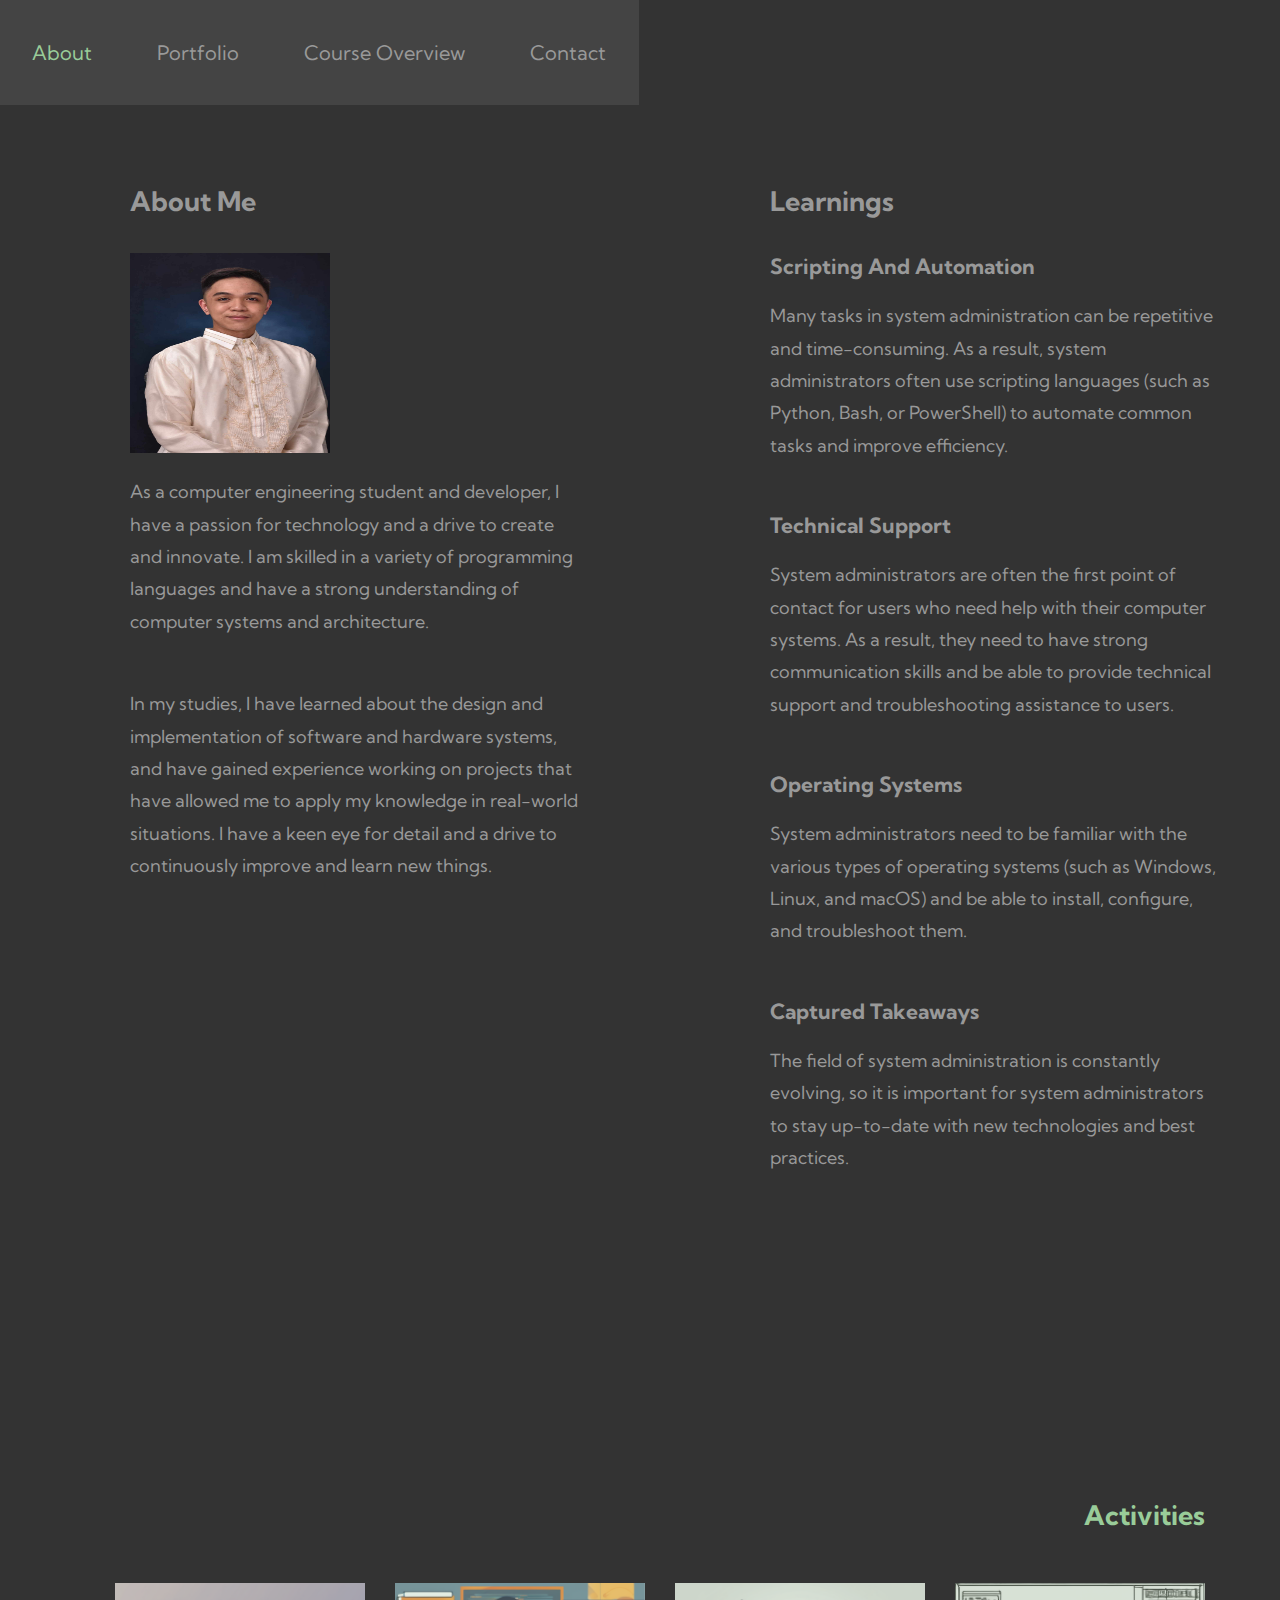
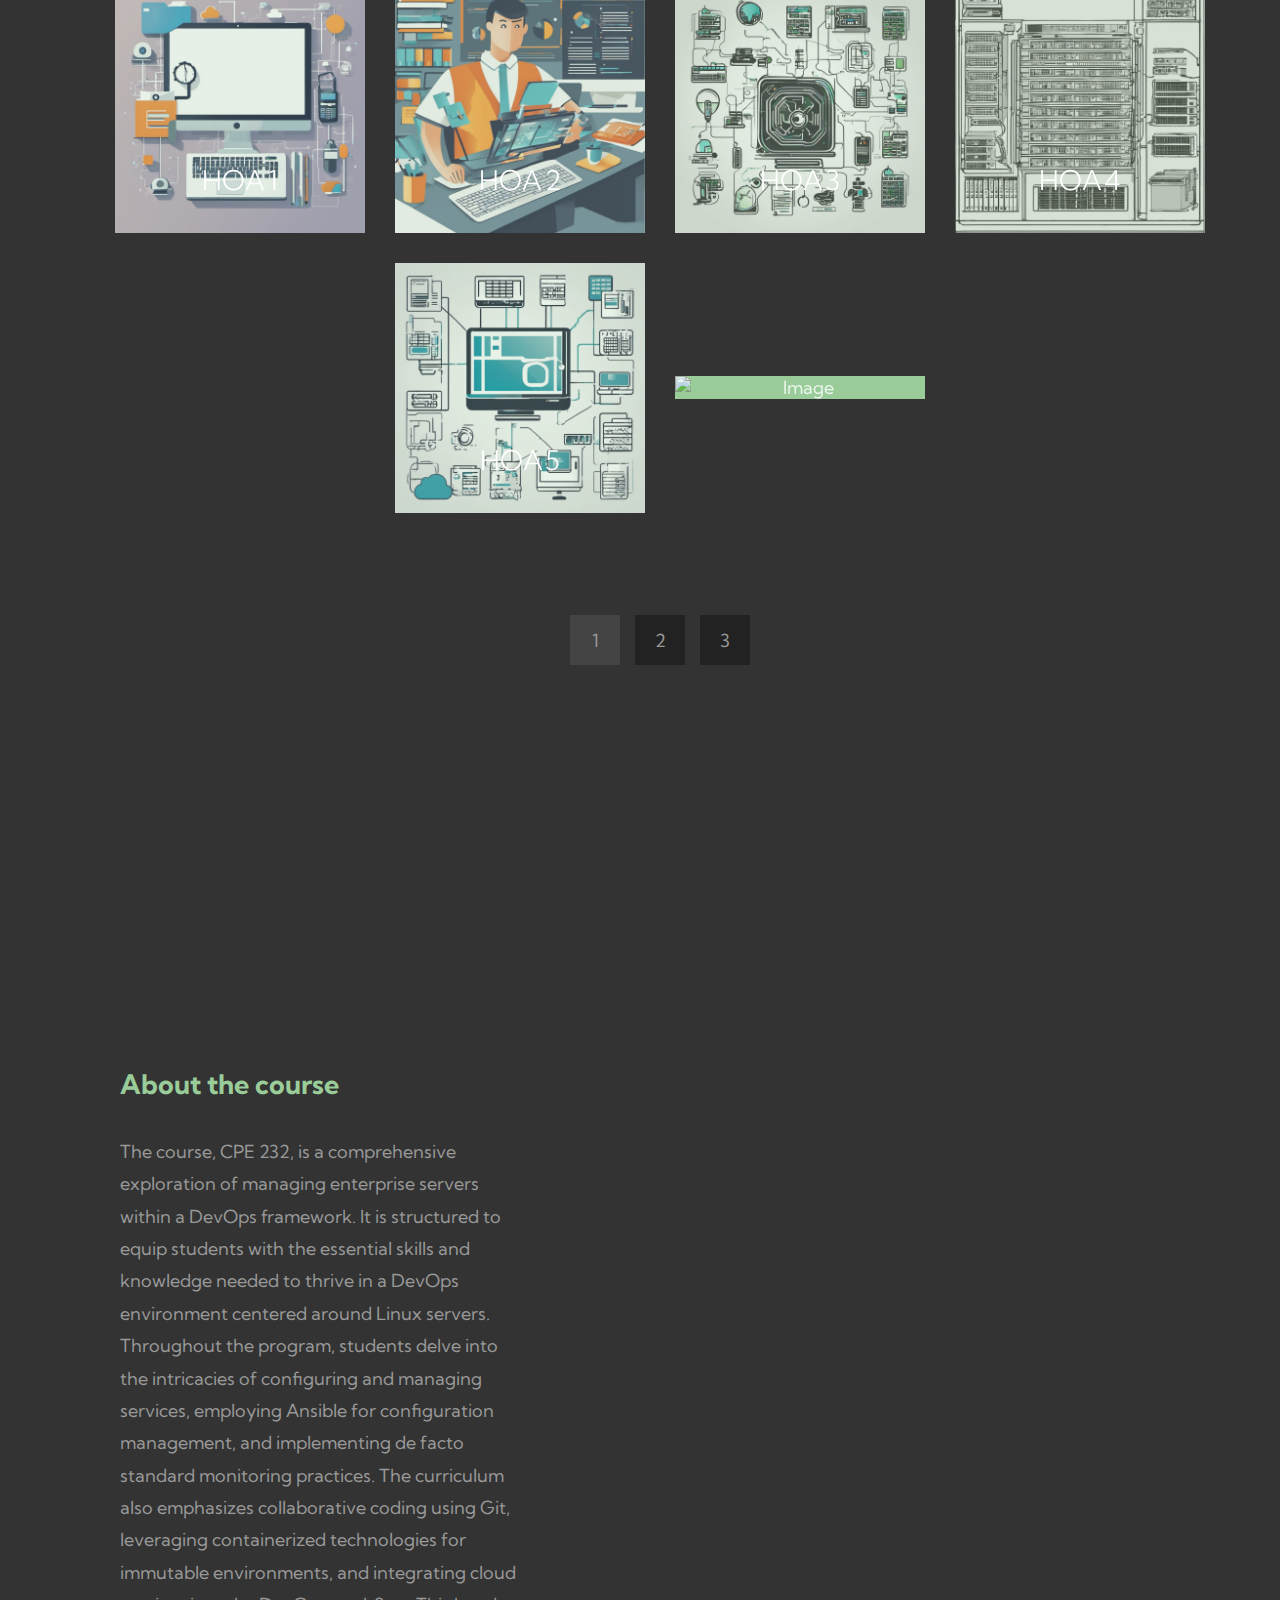
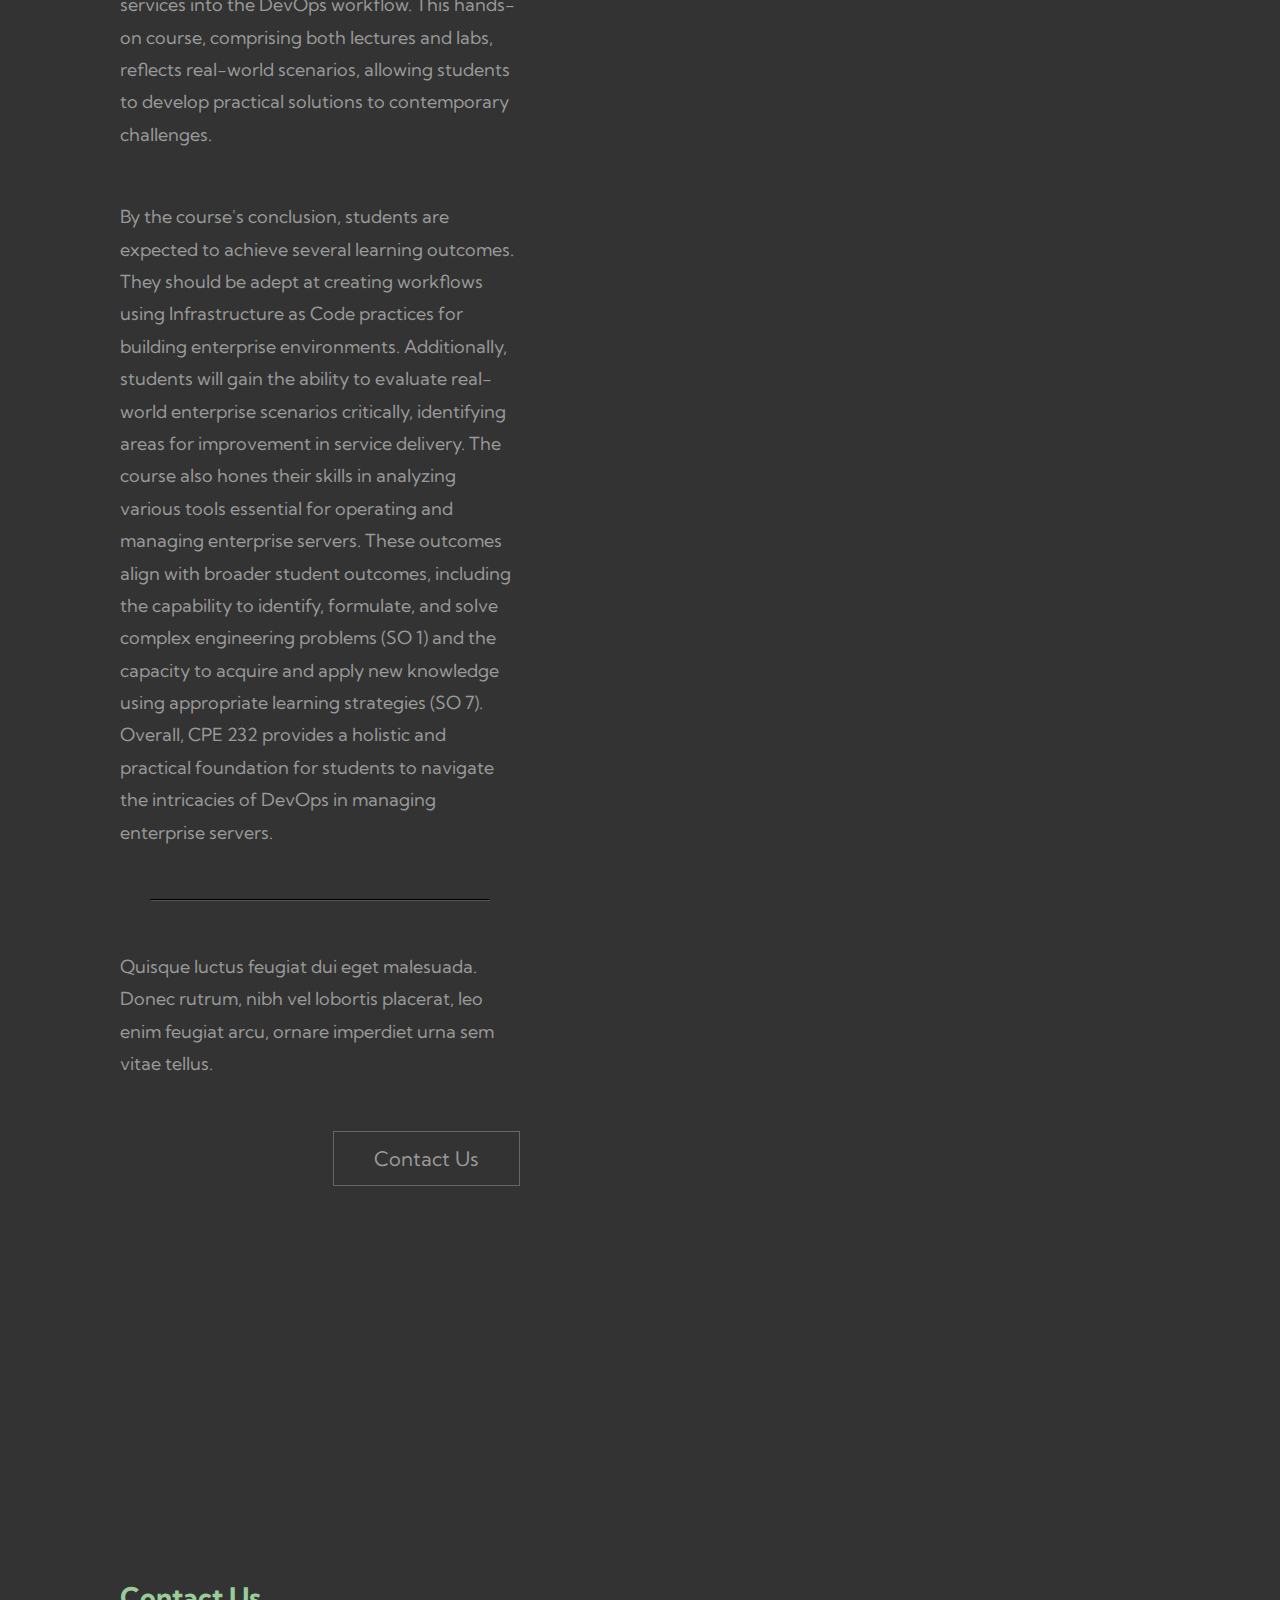
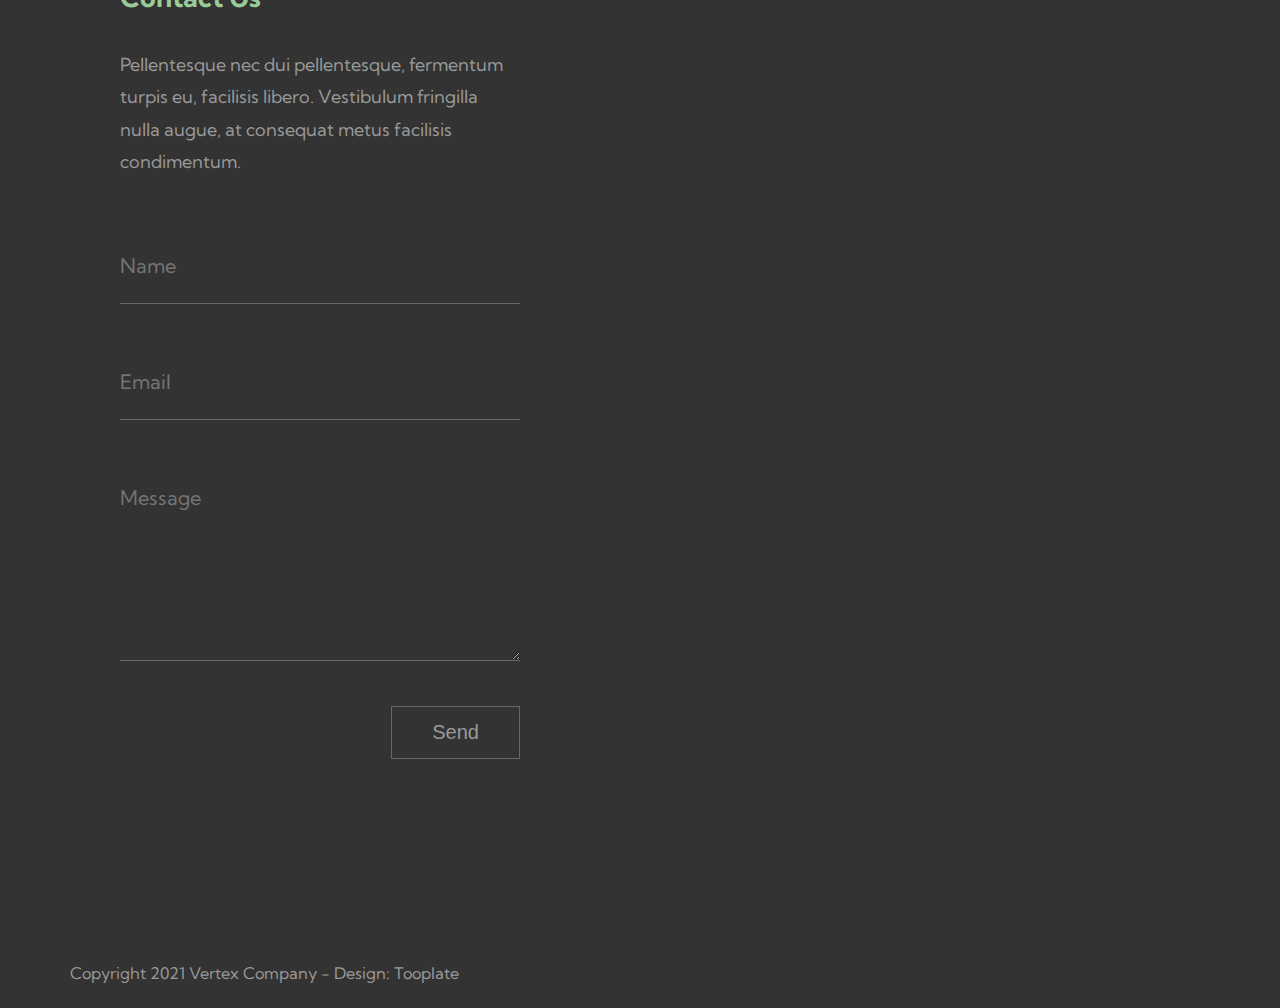
==== index.html @ 679fa4c7 "Update index.html" ====
<!DOCTYPE html>
<html lang="en">
<head>
    <meta charset="UTF-8">
    <meta name="viewport" content="width=device-width, initial-scale=1.0">
    <title>CPE232 Final Project - MANGUNDAYAO, PAULL ANDREI A.</title>
    <link href="https://fonts.googleapis.com/css2?family=Kumbh+Sans&display=swap" rel="stylesheet"> <!-- https://fonts.google.com/specimen/Kumbh+Sans -->
    <link rel="stylesheet" href="fontawesome/css/all.min.css">  <!-- https://fontawesome.com/-->  
    <link rel="stylesheet" href="css/magnific-popup.css">       <!-- https://dimsemenov.com/plugins/magnific-popup/ -->
    <link rel="stylesheet" href="css/tooplate-vertex.css">

</head>
<body>
    <!-- Page Loader -->
    <div id="loader-wrapper">
        <div id="loader"></div>

        <div class="loader-section section-left"></div>
        <div class="loader-section section-right"></div>

    </div>

    <!-- Nav -->
    <nav class="tm-nav">
        <button class="navbar-toggler" type="button" aria-label="Toggle navigation">
            <i class="fas fa-bars"></i>
        </button>
        <ul id="tm-main-nav">
            <li class="nav-item">                                
                <a href="#intro" class="nav-link current">
                    About
                </a>
            <li class="nav-item">
                <a href="#gallery" class="nav-link">
                    Portfolio
                </a>
            </li>
            <li class="nav-item">
                <a href="#about" class="nav-link">
                    Course Overview
                </a>
            </li>
            <li class="nav-item">
                <a href="#contact" class="nav-link">
                    Contact
                </a>
            </li>
        </ul>
    </nav>

    <!-- Content -->
    <main>
        <div id="intro" class="tm-section">
            <!-- About Me -->
            <div class="tm-section-col tm-content tm-content-left">
                <div class="tm-media">
                    <div class="tm-media-body">
                        <h2>About Me</h2>
                        <img src="img/vertex-bg-06.jpg" alt="pol">
                        <p>
                            As a computer engineering student and developer, I have a passion for technology and a drive to create and innovate. I am skilled in a variety of programming languages and have a strong understanding of computer systems and architecture.
                        </p>
                        <p>
                            In my studies, I have learned about the design and implementation of software and hardware systems, and have gained experience working on projects that have allowed me to apply my knowledge in real-world situations. I have a keen eye for detail and a drive to continuously improve and learn new things.
                        </p>
                        <!-- Inserted Image -->
                    </div>
                </div>
            </div>
    
            <!-- Learnings -->
            <div class="tm-section-col tm-content tm-content-right">
                <div class="tm-media">
                    <div class="tm-media-body">
                        <h2>Learnings</h2>
    
                        <!-- Scripting And Automation -->
                        <div class="tm-learning">
                            <h3>Scripting And Automation</h3>
                            <p>
                                Many tasks in system administration can be repetitive and time-consuming. As a result, system administrators often use scripting languages (such as Python, Bash, or PowerShell) to automate common tasks and improve efficiency.
                            </p>
                        </div>
    
                        <!-- Technical Support -->
                        <div class="tm-learning">
                            <h3>Technical Support</h3>
                            <p>
                                System administrators are often the first point of contact for users who need help with their computer systems. As a result, they need to have strong communication skills and be able to provide technical support and troubleshooting assistance to users.
                            </p>
                        </div>
    
                        <!-- Operating Systems -->
                        <div class="tm-learning">
                            <h3>Operating Systems</h3>
                            <p>
                                System administrators need to be familiar with the various types of operating systems (such as Windows, Linux, and macOS) and be able to install, configure, and troubleshoot them.
                            </p>
                        </div>
    
                        <!-- Captured Takeaways -->
                        <div class="tm-learning">
                            <h3>Captured Takeaways</h3>
                            <p>
                                The field of system administration is constantly evolving, so it is important for system administrators to stay up-to-date with new technologies and best practices.
                            </p>
                        </div>
                    </div>
                </div>
            </div>
        </div>    

                <!-- Add more content or modify as needed -->


        <div id="gallery" class="tm-content tm-content-small-top">
            <div class="tm-gallery-container">
                <h2 class="tm-text-primary tm-text-right tm-gallery-header">Activities</h2>
                <div class="tm-gallery tm-mb-80">
                    <figure class="effect-goliath tm-gallery-item" data-link="https://github.com/paullmangundayao/Activity14_MANGUNDAYAO.git">
                        <a href="#">
                            <img src="img/1.png" alt="Image" />
                            <figcaption>
                                <h2>HOA 1</h2>
                                <p>Hands-on Activity 1: Creating Virtual Machines</p>
                            </figcaption>
                        </a>
                    </figure>
                    <figure class="effect-goliath tm-gallery-item" data-link="https://github.com/paullmangundayao/Activity2_MANGUNDAYAO.git">
                        <a href="#">
                            <img src="img/2.png" alt="Image" />
                            <figcaption>
                                <h2>HOA 2</h2>
                                <p>Hands-on Activity 2: SSH Key-Based Authentication and GIT Setup</p>
                            </figcaption>
                        </a>
                    </figure>
                    <figure class="effect-goliath tm-gallery-item" data-link="your-link-for-portfolio-2">
                        <a href="#">
                            <img src="img/3.png" alt="Image" />
                            <figcaption>
                                <h2>HOA 3</h2>
                                <p>Hands-on Activity 3: Install SSH server on CentOS or RHEL 8</p>
                            </figcaption>
                        </a>
                    </figure>
                    <figure class="effect-goliath tm-gallery-item" data-link="https://github.com/paullmangundayao/Activity4_MANGUNDAYAO.git">
                        <a href="#">
                            <img src="img/4.png" alt="Image" />
                            <figcaption>
                                <h2>HOA 4</h2>
                                <p>Hands-on Activity 4: Ansible Basics</p>
                            </figcaption>
                        </a>
                    </figure>

                    <figure class="effect-goliath tm-gallery-item" data-link="https://github.com/paullmangundayao/Activity5_MANGUNDAYAO.git">
                        <a href="#">
                            <img src="img/5.png" alt="Image" />
                            <figcaption>
                                <h2>HOA 5</h2>
                                <p>Hands-on Activity 5.1: Implement Ansible roles in playbooks</p>
                            </figcaption>
                        </a>
                    </figure>

                    <figure class="effect-goliath tm-gallery-item" data-link="https://github.com/paullmangundayao/Mangundayao_PrelimExam.git">
                        <a href="#">
                            <img src="img/.png" alt="Image" />
                            <figcaption>
                                <h2>Prelim Examination</h2>
                                <p>Prelim Examination</p>
                            </figcaption>
                        </a>
                    </figure>
                    <figure class="effect-goliath tm-gallery-item" data-link="https://github.com/paullmangundayao/Activity6_MANGUNDAYAO.git">
                        <a href="#">
                            <img src="img/6.png" alt="Image" />
                            <figcaption>
                                <h2>HOA 6</h2>
                                <p>Hands-On Activity 6.1: Targeting Specific Nodes</p>
                            </figcaption>
                        </a>
                    </figure>
                    <figure class="effect-goliath tm-gallery-item" data-link="https://github.com/paullmangundayao/Activity7_MANGUNDAYAO.git">
                        <a href="#">
                            <img src="img/7.png" alt="Image" />
                            <figcaption>
                                <h2>HOA 7</h2>
                                <p>Hands-on Activity 7.1: Managing Files and Creating Roles in Ansible</p>
                            </figcaption>
                        </a>
                    </figure>
                    <figure class="effect-goliath tm-gallery-item" data-link="https://github.com/paullmangundayao/Activity8_MANGUNDAYAO.git">
                        <a href="#">
                            <img src="img/8.png" alt="Image" />
                            <figcaption>
                                <h2>HOA 8</h2>
                                <p>Hands-on Activity 8.1: Install, Configure, and Manage Enterprise Availability Monitoring via Ansible</p>
                            </figcaption>
                        </a>
                    </figure>
                    <figure class="effect-goliath tm-gallery-item" data-link="https://github.com/paullmangundayao/Activity9_MANGUNDAYAO.git">
                        <a href="#">
                            <img src="img/9.png" alt="Image" />
                            <figcaption>
                                <h2>HOA 9</h2>
                                <p>Hands-on Activity 9.1: Install, Configure and Manage Enterprise Performance Monitoring via Ansible</p>
                            </figcaption>
                        </a>
                    </figure>
                    <figure class="effect-goliath tm-gallery-item" data-link="https://github.com/paullmangundayao/Activity10_MANGUNDAYAO.git">
                        <a href="#">
                            <img src="img/10.png" alt="Image" />
                            <figcaption>
                                <h2>HOA 10</h2>
                                <p>Hands-on Activity 10.1: Install, Configure and Manage Enterprise Log Monitoring via Ansible</p>
                            </figcaption>
                        </a>
                    </figure>
                    <figure class="effect-goliath tm-gallery-item" data-link="https://github.com/paullmangundayao/Mangundayao_MidtermExam.git">
                        <a href="#">
                            <img src="img/.png" alt="Image" />
                            <figcaption>
                                <h2>Midterm Examination</h2>
                                <p>Midterm Examination</p>
                            </figcaption>
                        </a>
                    </figure>
                    <figure class="effect-goliath tm-gallery-item" data-link="https://github.com/paullmangundayao/Activity11_MANGUNDAYAO.git">
                        <a href="#">
                            <img src="img/11.png" alt="Image" />
                            <figcaption>
                                <h2>HOA 11</h2>
                                <p>Hands-on Activity 11.1: Containerization</p>
                            </figcaption>
                        </a>
                    </figure>
                    <figure class="effect-goliath tm-gallery-item" data-link="https://github.com/paullmangundayao/Activity12_MANGUNDAYAO.git">
                        <a href="#">
                            <img src="img/12.png" alt="Image" />
                            <figcaption>
                                <h2>HOA 12</h2>
                                <p>Hands-on Activity 12.1 Build a Sample Web App in a Docker Container</p>
                            </figcaption>
                        </a>
                    </figure>
                    <figure class="effect-goliath tm-gallery-item" data-link="https://github.com/paullmangundayao/Activity13_MANGUNDAYAO.git">
                        <a href="#">
                            <img src="img/13.png" alt="Image" />
                            <figcaption>
                                <h2>HOA 13</h2>
                                <p>Hands-on Activity 13.1- OpenStack Prerequisite Installation</p>
                            </figcaption>
                        </a>
                    </figure>
                    <figure class="effect-goliath tm-gallery-item" data-link="https://github.com/paullmangundayao/Activity14_MANGUNDAYAO.git">
                        <a href="#">
                            <img src="img/14.png" alt="Image" />
                            <figcaption>
                                <h2>HOA 14</h2>
                                <p>Hands-on Activity 14.1- OpenStack Installation (Keystone, Glance, Nova)</p>
                            </figcaption>
                        </a>
                    </figure>
                    <figure class="effect-goliath tm-gallery-item" data-link="your-link-for-portfolio-2">
                        <a href="#">
                            <img src="img/15.png" alt="Image" />
                            <figcaption>
                                <h2>HOA 15</h2>
                                <p>Hands-on Activity 15.1 - OpenStack Installation (Neutron, Horizon, Cinder)</p>
                            </figcaption>
                        </a>
                    </figure>			
                    </div>
                    <div class="tm-paging tm-mb-130"></div>
                </div>
            </div>

            <script>
                document.addEventListener('DOMContentLoaded', function () {
                    // Get all gallery items
                    var galleryItems = document.querySelectorAll('.tm-gallery-item');
            
                    // Add click event listener to each gallery item
                    galleryItems.forEach(function (item) {
                        item.addEventListener('click', function (event) {
                            // Prevent the default link behavior
                            event.preventDefault();
            
                            // Get the link from the data-link attribute
                            var link = item.getAttribute('data-link');
            
                            // Open the link in a new tab
                            if (link) {
                                window.open(link, '_blank');
                            }
                        });
                    });
                });
            </script>

        <div id="about" class="tm-section">
            <!-- About left -->
            <div class="tm-section-col tm-content tm-content-small">
                <h2 class="tm-text-primary">About the course</h2>
                <p>
                    The course, CPE 232, is a comprehensive exploration of managing enterprise servers within a DevOps framework. It is structured to equip students with the essential skills and knowledge needed to thrive in a DevOps environment centered around Linux servers. Throughout the program, students delve into the intricacies of configuring and managing services, employing Ansible for configuration management, and implementing de facto standard monitoring practices. The curriculum also emphasizes collaborative coding using Git, leveraging containerized technologies for immutable environments, and integrating cloud services into the DevOps workflow. This hands-on course, comprising both lectures and labs, reflects real-world scenarios, allowing students to develop practical solutions to contemporary challenges.
                </p>
                <p>
                    By the course's conclusion, students are expected to achieve several learning outcomes. They should be adept at creating workflows using Infrastructure as Code practices for building enterprise environments. Additionally, students will gain the ability to evaluate real-world enterprise scenarios critically, identifying areas for improvement in service delivery. The course also hones their skills in analyzing various tools essential for operating and managing enterprise servers. These outcomes align with broader student outcomes, including the capability to identify, formulate, and solve complex engineering problems (SO 1) and the capacity to acquire and apply new knowledge using appropriate learning strategies (SO 7). Overall, CPE 232 provides a holistic and practical foundation for students to navigate the intricacies of DevOps in managing enterprise servers.
                </p>
                <hr class="tm-hr tm-mb-50">                
                <p class="tm-mb-50">
                    Quisque luctus feugiat dui eget malesuada. Donec rutrum, nibh vel lobortis placerat, leo enim feugiat arcu, ornare imperdiet urna sem vitae tellus.
                </p>
                <div class="tm-text-right tm-mb-130">
                    <a href="#contact" class="tm-btn tm-btn-next">Contact Us</a>
                </div>                
            </div>
            
            <!-- About right -->
            <div class="tm-section-col tm-parallax" data-parallax="scroll" data-image-src="img/vertex-bg-07.jpg"></div>
        </div> <!-- #about -->

        <div id="contact" class="tm-section">
            <!-- Contact left -->
            <div class="tm-section-col tm-content tm-content-small">
                <h2 class="tm-text-primary">Contact Us</h2>
                <p>
                    Pellentesque nec dui pellentesque, fermentum turpis eu, facilisis libero. Vestibulum fringilla nulla augue, at consequat metus facilisis condimentum.
                </p> 
                <form id="contact-form" action="" method="POST" class="tm-contact-form tm-mb-200">
                    <div class="form-group">
                        <input type="text" name="name" class="form-control rounded-0" placeholder="Name" required />
                    </div>
                    <div class="form-group">
                        <input type="email" name="email" class="form-control rounded-0" placeholder="Email" required />
                    </div>
                    <div class="form-group">
                        <textarea rows="6" name="message" class="form-control rounded-0" placeholder="Message" required=></textarea>
                    </div>

                    <div class="form-group tm-text-right">
                        <button type="submit" class="tm-btn">Send</button>
                    </div>
                </form>
                <footer class="tm-copyright tm-text-small">
                    Copyright 2021 Vertex Company 
                    
                    - Design: <a rel="nofollow" href="https://www.tooplate.com" class="tm-text-link" target="_parent">Tooplate</a>
                </footer>              
            </div>
            
            <!-- Contact right -->
            <div class="tm-section-col tm-parallax tm-relative" data-parallax="scroll" data-image-src="img/vertex-bg-08.jpg">
                <!-- Map -->
                <div class="mapouter">
                    <div class="gmap-canvas">
                        <iframe width="100%" height="420" id="gmap_canvas"
                            src="https://www.google.com/maps/embed?pb=!1m18!1m12!1m3!1d3860.4172971847774!2d121.0137177153449!3d14.622690980723326!2m3!1f0!2f0!3f0!3m2!1i1024!2i768!4f13.1!3m3!1m2!1s0x3397c910c9487c7b%3A0x51c21634eb1018d6!2sTechnological%20Institute%20of%20the%20Philippines%20-%20Quezon%20City!5e0!3m2!1sen!2sph!4v1640256790422!5m2!1sen!2sph"
                            frameborder="0" style="border:0;" allowfullscreen="" loading="lazy"></iframe>
                    </div>
                </div>
            </div>            
            
        </div> <!-- #contact -->
    </main>

    <script src="js/plugins.js"></script>
    <script>
        $(window).on("load", function() {
            $('body').addClass('loaded');
        });

        $(function(){
            
            /*************** Navigation *****************/

            const tmMainNav = $("#tm-main-nav");

            tmMainNav.singlePageNav({
                filter: ':not(.external)'
            });

            $('.navbar-toggler').click(function(e) {
                e.stopPropagation();
                tmMainNav.toggleClass('show');
            });

            $("html").click(function(e) {
                $("#tm-main-nav").removeClass("show");
            });

            /****************** Smooth Scrolling *****************/

            $(".tm-btn-next").on('click', function(event) {
                if (this.hash !== "") {
                    event.preventDefault();
                    var hash = this.hash;

                    $('html, body').animate({
                        scrollTop: $(hash).offset().top
                    }, 800, function(){
                        // window.location.hash = hash;
                    });
                }
            });

            $('.tm-brand-icon').on('click', function(event) {
                $('html, body').animate({
                        scrollTop: $('#intro').offset().top
                    }, 800);
            });

            /****************** Gallery ******************/

            const galleryItems = document.querySelector(".tm-gallery").children;
            const itemsPerPage = 6;
            const totalPages = Math.ceil(galleryItems.length / itemsPerPage);
            const pageAttribute = 'data-page';

            function setPagination(currentPage) {
                for(let i = 1; i <= totalPages; i++) {
                    var $pager = '';
                    
                    if(currentPage == i) {
                        $pager = $('<a href="javascript:void(0);" class="active tm-paging-link" '+pageAttribute+'="'+i+'"></a>');
                    } else {
                        $pager = $('<a href="javascript:void(0);" class="tm-paging-link" '+pageAttribute+'="'+i+'"></a>');
                    }

                    $pager.html(i);

                    $pager.click(function(){ 
                        $('.tm-paging-link').removeClass("active");
                        $(this).addClass('active');
                        var page = $(this).eq(0).attr(pageAttribute);
                        showItems(page);
                    });

                    $pager.appendTo($('.tm-paging'));
                }
            }

            function showItems(currentPage) {
                for(let i = 0; i < galleryItems.length; i++) {
                    galleryItems[i].classList.remove("show");
                    galleryItems[i].classList.add("hide");

                    if(i >= (currentPage * itemsPerPage) - itemsPerPage && i < currentPage * itemsPerPage) {
                        galleryItems[i].classList.remove("hide");
                        galleryItems[i].classList.add("show");
                    }
                }
            }

            setPagination(1);
            showItems(1);

            /****************** Magnific Popup ***********/

            $('.tm-gallery').magnificPopup({
                delegate: 'a',
                type: 'image',
                gallery: {
                    enabled: true
                }
            });
        });
    </script>
</body>
</html>
---- css/tooplate-vertex.css ----
/*

Tooplate 2124 Vertex

https://www.tooplate.com/view/2124-vertex

*/

/* Loader 
https://ihatetomatoes.net/create-custom-preloading-screen/
*/
#loader-wrapper {
    position: fixed;
    top: 0;
    left: 0;
    width: 100%;
    height: 100%;
    z-index: 1001;
}
#loader {
    display: block;
    position: relative;
    left: 50%;
    top: 50%;
    width: 150px;
    height: 150px;
    margin: -75px 0 0 -75px;
    border-radius: 50%;
    border: 3px solid transparent;
    border-top-color: #3498db;

    -webkit-animation: spin 2s linear infinite; /* Chrome, Opera 15+, Safari 5+ */
    animation: spin 2s linear infinite; /* Chrome, Firefox 16+, IE 10+, Opera */

    z-index: 1002;
}

    #loader:before {
        content: "";
        position: absolute;
        top: 5px;
        left: 5px;
        right: 5px;
        bottom: 5px;
        border-radius: 50%;
        border: 3px solid transparent;
        border-top-color: #e74c3c;

        -webkit-animation: spin 3s linear infinite; /* Chrome, Opera 15+, Safari 5+ */
        animation: spin 3s linear infinite; /* Chrome, Firefox 16+, IE 10+, Opera */
    }

    #loader:after {
        content: "";
        position: absolute;
        top: 15px;
        left: 15px;
        right: 15px;
        bottom: 15px;
        border-radius: 50%;
        border: 3px solid transparent;
        border-top-color: #f9c922;

        -webkit-animation: spin 1.5s linear infinite; /* Chrome, Opera 15+, Safari 5+ */
          animation: spin 1.5s linear infinite; /* Chrome, Firefox 16+, IE 10+, Opera */
    }

    @-webkit-keyframes spin {
        0%   { 
            -webkit-transform: rotate(0deg);  /* Chrome, Opera 15+, Safari 3.1+ */
            -ms-transform: rotate(0deg);  /* IE 9 */
            transform: rotate(0deg);  /* Firefox 16+, IE 10+, Opera */
        }
        100% {
            -webkit-transform: rotate(360deg);  /* Chrome, Opera 15+, Safari 3.1+ */
            -ms-transform: rotate(360deg);  /* IE 9 */
            transform: rotate(360deg);  /* Firefox 16+, IE 10+, Opera */
        }
    }
    @keyframes spin {
        0%   { 
            -webkit-transform: rotate(0deg);  /* Chrome, Opera 15+, Safari 3.1+ */
            -ms-transform: rotate(0deg);  /* IE 9 */
            transform: rotate(0deg);  /* Firefox 16+, IE 10+, Opera */
        }
        100% {
            -webkit-transform: rotate(360deg);  /* Chrome, Opera 15+, Safari 3.1+ */
            -ms-transform: rotate(360deg);  /* IE 9 */
            transform: rotate(360deg);  /* Firefox 16+, IE 10+, Opera */
        }
    }

    #loader-wrapper .loader-section {
        position: fixed;
        top: 0;
        width: 51%;
        height: 100%;
        background: #222222;
        z-index: 1001;
        -webkit-transform: translateX(0);  /* Chrome, Opera 15+, Safari 3.1+ */
        -ms-transform: translateX(0);  /* IE 9 */
        transform: translateX(0);  /* Firefox 16+, IE 10+, Opera */
    }

    #loader-wrapper .loader-section.section-left {
        left: 0;
    }

    #loader-wrapper .loader-section.section-right {
        right: 0;
    }

    /* Loaded */
    .loaded #loader-wrapper .loader-section.section-left {
        -webkit-transform: translateX(-100%);  /* Chrome, Opera 15+, Safari 3.1+ */
            -ms-transform: translateX(-100%);  /* IE 9 */
                transform: translateX(-100%);  /* Firefox 16+, IE 10+, Opera */

        -webkit-transition: all 0.7s 0.3s cubic-bezier(0.645, 0.045, 0.355, 1.000);  
                transition: all 0.7s 0.3s cubic-bezier(0.645, 0.045, 0.355, 1.000);
    }

    .loaded #loader-wrapper .loader-section.section-right {
        -webkit-transform: translateX(100%);  /* Chrome, Opera 15+, Safari 3.1+ */
            -ms-transform: translateX(100%);  /* IE 9 */
                transform: translateX(100%);  /* Firefox 16+, IE 10+, Opera */

-webkit-transition: all 0.7s 0.3s cubic-bezier(0.645, 0.045, 0.355, 1.000);  
        transition: all 0.7s 0.3s cubic-bezier(0.645, 0.045, 0.355, 1.000);
    }
    
    .loaded #loader {
        opacity: 0;
        -webkit-transition: all 0.3s ease-out;  
                transition: all 0.3s ease-out;
    }
    .loaded #loader-wrapper {
        visibility: hidden;

        -webkit-transform: translateY(-100%);  /* Chrome, Opera 15+, Safari 3.1+ */
            -ms-transform: translateY(-100%);  /* IE 9 */
                transform: translateY(-100%);  /* Firefox 16+, IE 10+, Opera */

        -webkit-transition: all 0.3s 1s ease-out;  
                transition: all 0.3s 1s ease-out;
    }

/* General */

* {  box-sizing: border-box; }
html, body { overflow-x: hidden; }
body { 
    font-family: 'Kumbh Sans', sans-serif;
    font-size: 18px;
    background-color: #333;
    color: #999;
    margin: 0;
}
a { color: #fff; text-decoration: none; }
a:hover {  color: #9C9; }
button { cursor: pointer; }
a, button { transition: all 0.3s ease; }
ul {
    margin: 0;
    padding: 0;
}

h2 {
    line-height: 1.6;
    margin-top: 0;
    margin-bottom: 30px;
}

p {
    line-height: 1.8;
    margin-bottom: 50px;
}

span, footer {  line-height: 1.8; }

.tm-btn {
    display: inline-block;
    border: 1px solid #666;
    background-color: transparent;
    color: #999;
    padding: 14px 40px;
    font-size: 20px;
}

.tm-btn:hover {
    color: #99CC99;
    border-color: #99CC99;
}

.tm-text-small { font-size: 0.9em; }
.tm-text-center { text-align: center; }
.tm-text-right { text-align: right; }
.tm-text-primary { color: #99CC99; }
.tm-text-secondary { color: #9999CC; }
.tm-text-link { color: #999; }
.tm-text-link:hover { color: #99CC99; }
.tm-relative { position: relative; }

.tm-hr {
    border-color: #555;
    max-width: 340px;
    width: 100%;    
}

.tm-mr {
    margin-right: 0;
    margin-left: auto;
}

.tm-ml {
    margin-left: 0;
    margin-right: auto;
}

.tm-my-50 {
    margin-top: 50px;
    margin-bottom: 50px;
}
.tm-mb-20 { margin-bottom: 20px; }
.tm-mb-50 { margin-bottom: 50px; }
.tm-mb-80 { margin-bottom: 80px; }
.tm-mb-130 { margin-bottom: 130px; }
.tm-mb-200 { margin-bottom: 200px; }

/* Layout */
.tm-section { display: flex; }

.tm-section-col {
    flex: 0 0 50%;
    width: 50%;
}

.tm-content {
    padding: 180px 60px 70px 100px;
    box-sizing: border-box;
}

.tm-content-small { padding: 190px 120px 70px; }
.tm-content-small-top { padding-top: 130px; }

.tm-row {
    display: flex;
    margin-left: -25px;
    margin-left: -25px;
}

.tm-col {
    flex: 0 0 50%;
    width: 50%;
    padding: 25px;
    box-sizing: border-box;
}

/* Brand */
.tm-brand {
    position: fixed;
    bottom: 80px;
    right: 70px;
    width: 300px;
    height: 240px;
    margin-top: 0;
    margin-bottom: 0;
    background-color: #333;
    color: #999;
    display: flex;
    align-items: center;
    justify-content: center;
    flex-direction: column;
}

.tm-brand-icon { margin-bottom: 25px; }
.tm-brand-text { font-size: 32px; }

/* Nav */
.navbar-toggler { display: none; }

.tm-nav {
    position: fixed;
    top: 0;
    left: -1px;
    width: 50%;
    z-index: 1000;  
}

.tm-nav ul {
    background-color: #444;
    display: flex;
    justify-content: space-around;
}

.nav-item { list-style: none; }

.nav-link {
    color: #999;
    padding-top: 40px;
    padding-bottom: 40px;
    display: block;
    font-size: 20px;
}

.nav-link:hover,
.nav-link.current {
    color: #99CC99;
}

/* Introduction */
.tm-media {
    display: flex;
    align-items: flex-start;
    margin-bottom: 70px;
}

.tm-media img {
    width: 200px;
    height: 200px;
}

.tm-media-body {  padding-left: 30px; }

.tm-media-span {
    margin-bottom: 15px;
    display: block;
    text-align: right;
}

/* Gallery */

.tm-gallery-container {
    max-width: 1400px;
    margin-left: auto;
    margin-right: auto;
}

.tm-gallery-header {
    margin-left: 15px;
    margin-right: 15px;
}

.tm-gallery {
	position: relative;
	list-style: none;
	text-align: center;
    overflow: hidden;
    display: flex;
    flex-wrap: wrap;
    align-items: center;
    justify-content: center;
}

.tm-gallery figure {
	position: relative;
	z-index: 50;
	/* float: left; */
	overflow: hidden;
	margin: 15px;
	min-width: 200px;
	max-width: 250px;
	max-height: 250px;
	width: 25%;
	text-align: center;
	cursor: pointer;
}

.tm-gallery figure img {
	position: relative;
	display: block;
	min-height: 100%;
	max-width: 100%;
	opacity: 0.8;
}

.tm-gallery figure figcaption {
	padding: 1em;
	color: #fff;
	text-transform: uppercase;
	font-size: 1em;
	-webkit-backface-visibility: hidden;
	backface-visibility: hidden;
}

.tm-gallery figure figcaption::before,
.tm-gallery figure figcaption::after {
	pointer-events: none;
}

.tm-gallery figure figcaption,
.tm-gallery figure figcaption > a {
	position: absolute;
	top: 0;
	left: 0;
	width: 100%;
    height: 100%;
    box-sizing: border-box;
}

/* Anchor will cover the whole item by default */
/* For some effects it will show as a button */
.tm-gallery figure figcaption > a {
	z-index: 1000;
	text-indent: 200%;
	white-space: nowrap;
	font-size: 0;
	opacity: 0;
}

.tm-gallery figure h2 {
	word-spacing: -0.15em;
	font-weight: 300;
}

.tm-gallery figure h2 span { font-weight: 800; }

.tm-gallery figure h2,
.tm-gallery figure p {
	margin: 0;
}

.tm-gallery figure p {
	letter-spacing: 1px;
	font-size: 68.5%;
}

/*-----------------*/
/***** Goliath *****/
/*-----------------*/

figure.effect-goliath {
	background: #99cc99;
}

figure.effect-goliath img,
figure.effect-goliath h2 {
	-webkit-transition: -webkit-transform 0.35s;
	transition: transform 0.35s;
}

figure.effect-goliath img {
	-webkit-backface-visibility: hidden;
	backface-visibility: hidden;
}

figure.effect-goliath h2,
figure.effect-goliath p {
	position: absolute;
	bottom: 0;
	left: 0;
    padding: 30px 10px;
    text-align: center;
    width: 100%;
}

figure.effect-goliath p {
	text-transform: none;
	font-size: 90%;
	opacity: 0;
	-webkit-transition: opacity 0.35s, -webkit-transform 0.35s;
	transition: opacity 0.35s, transform 0.35s;
	-webkit-transform: translate3d(0,50px,0);
	transform: translate3d(0,50px,0);
}

figure.effect-goliath:hover img {
	-webkit-transform: translate3d(0,-80px,0);
	transform: translate3d(0,-80px,0);
}

figure.effect-goliath:hover h2 {
	-webkit-transform: translate3d(0,-100px,0);
	transform: translate3d(0,-100px,0);
}

figure.effect-goliath:hover p {
	opacity: 1;
	-webkit-transform: translate3d(0,0,0);
	transform: translate3d(0,0,0);
}

.tm-gallery .tm-gallery-item.hide{ display: none; }

.tm-gallery .tm-gallery-item.show{
	display: block;
	animation: show .5s ease;
}

.tm-paging {
    display: flex;
    justify-content: center;
}

.tm-paging-link {
    display: flex;
    justify-content: center;
    align-items: center;
    width: 50px;
    height: 50px;
    color: #999;
    background-color: #222;
    margin: 7.5px;
}

.tm-paging-link:hover,
.tm-paging-link.active {
    background-color: #444444;
}

@keyframes show {
    0% {
    	opacity: 0;
    	transform: scale(0.9);
    }
    100% {
    	opacity: 1;
    	transform: scale(1);
    }
}

/* Contact */
.tm-contact-form {
    max-width: 400px;
    margin-left: auto;
    margin-right: auto;
}
.form-group { margin-bottom: 40px; }

.form-control {
    color: #999;
    font-size: 20px;
    font-family: 'Kumbh Sans', sans-serif;
    padding: 25px 0;
    width: 100%;
    border: none;
    border-bottom: 1px solid #666;
    background: transparent;
}

.form-control:focus {
    color: #999;
    background: transparent;
}

.mapouter {
    position: absolute;
    top: 240px;
    left: 0;
}

.gmap-canvas { width: 340px; }

.tm-copyright {
    margin-left: -50px;
    margin-bottom: -50px;
}

@media (max-width: 1200px) {
    .tm-nav { width: 0; }
    .tm-nav ul {
        position: relative;
        left: -280px;
        flex-direction: column;
        padding-top: 15px;
        padding-bottom: 15px;        
        width: 280px;
        transition: all 0.5s ease;
    }

    .tm-nav ul.show { left: 0; }

    .nav-link {
        text-align: center;
        padding-top: 20px;
        padding-bottom: 20px;
    }

    .navbar-toggler {
        display: block;
        width: 50px;
        height: 45px;
        font-size: 1.2rem;
        background-color: #444444;
        border: none;
        color: #999999;
        outline: none;
    }

    .navbar-toggler:hover { color: #99CC99; }

    .tm-content {
        padding-left: 20px;
        padding-right: 20px;
        padding: 50px 20px;
    }

    .tm-copyright { margin-left: 15px; }
}

@media (max-width: 992px) {
    .tm-brand { 
        position: static;
        margin-left: auto;
        margin-right: 0;
    }

    .tm-gallery figure { width: 33.33%; }

    figcaption h2 { font-size: 1.4rem; }

    .tm-section { flex-direction: column-reverse; }

    .tm-section-col {
        flex: 0 0 100%;
        width: 100%;
    }

    .tm-parallax { min-height: 360px; }

    #contact .tm-parallax {
        margin-bottom: 425px;
    }
    
    .mapouter {
        top: 360px;
        width: 100%;
    }

    .gmap-canvas { width: 100%; }

    .tm-copyright {
        margin-bottom: 0;
        padding: 30px;
    }
}

@media (max-width: 600px) {
    .tm-row { flex-direction: column; }

    .tm-col {
        flex: 0 0 100%;
        width: 100%;
    }

    .tm-media img {
        width: 150px;
        height: 150px;
    }
}

@media (max-width: 560px) {
    .tm-sm-mt-30 { margin-top: 30px; }
}

@media (max-width: 516px) {
    .tm-gallery { display: block; }

    .tm-gallery figure {
        float: left;
        width: 45%;
        margin: 2.5%;
        min-width: 1px;
    }

    figure h2 { font-size: 1rem; }
}

@media (max-width: 420px) {
    .tm-media img {
        width: 100px;
        height: 100px;
    }
}
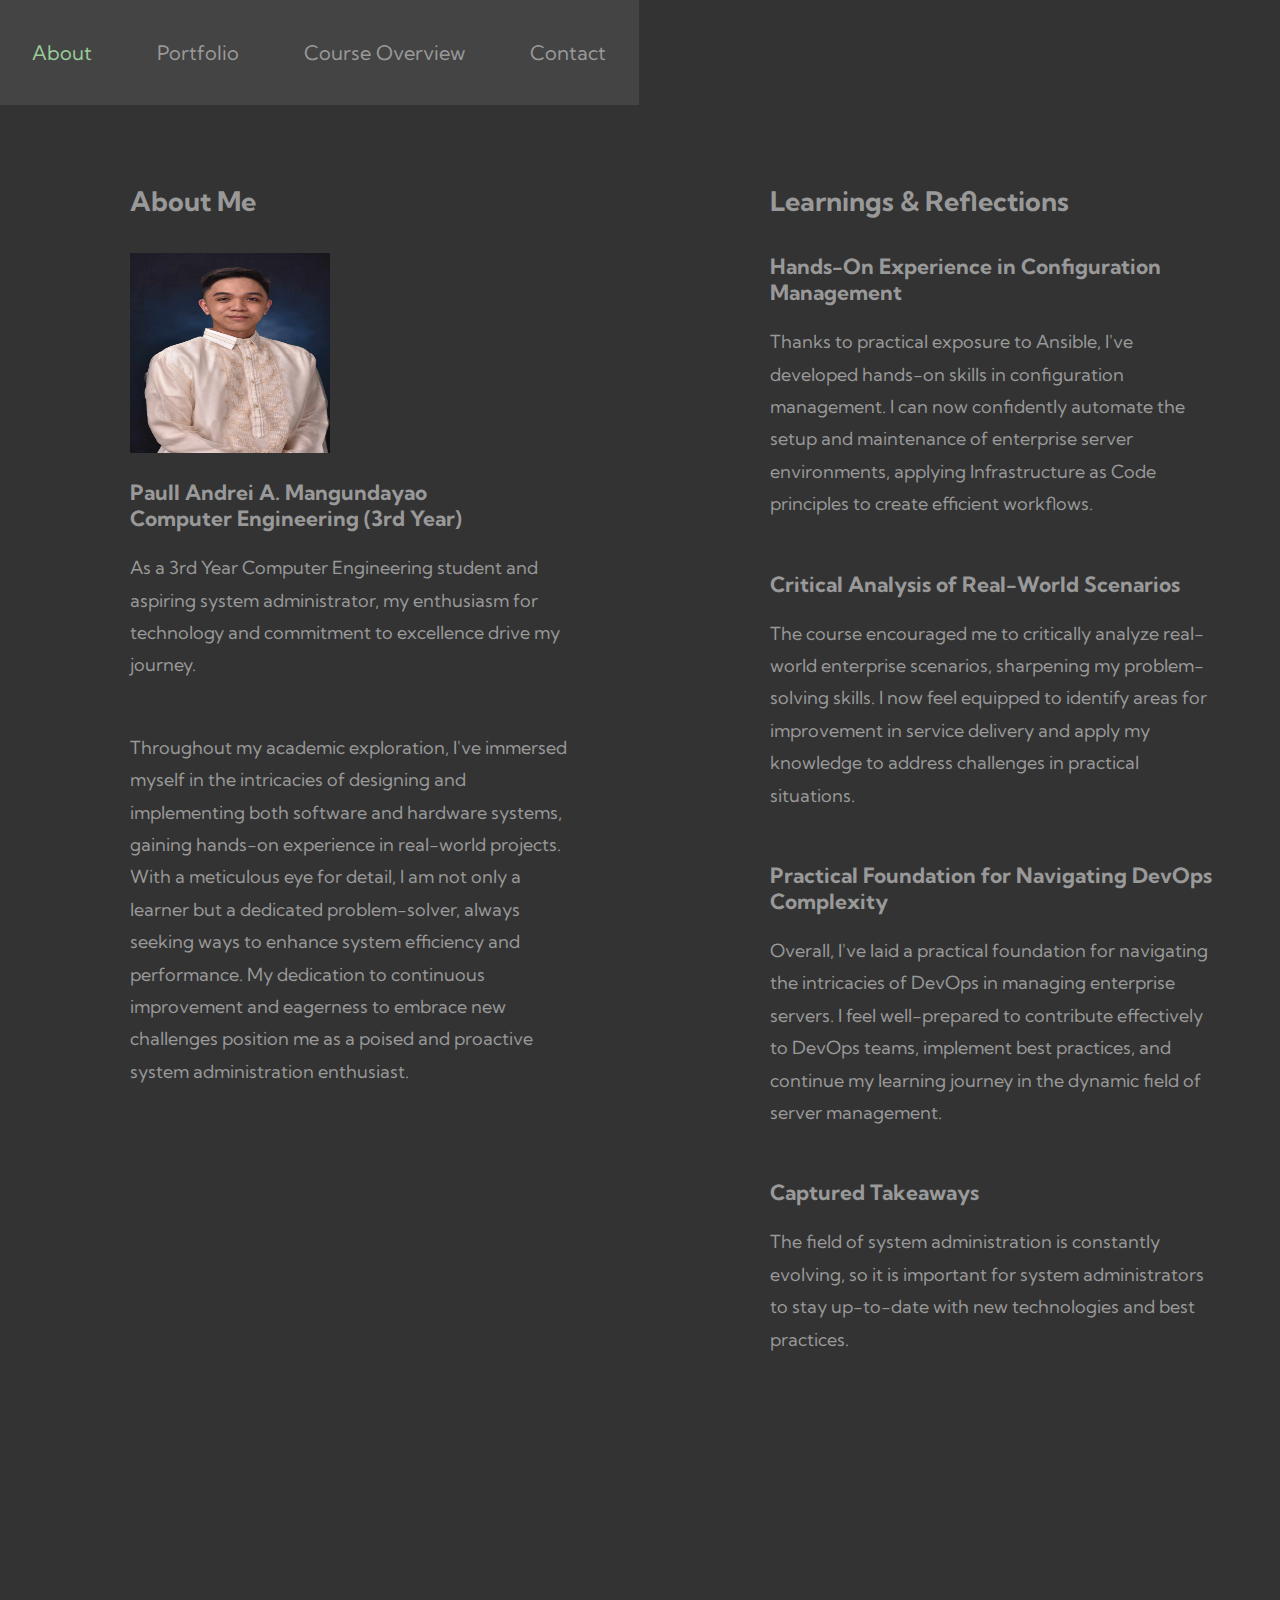
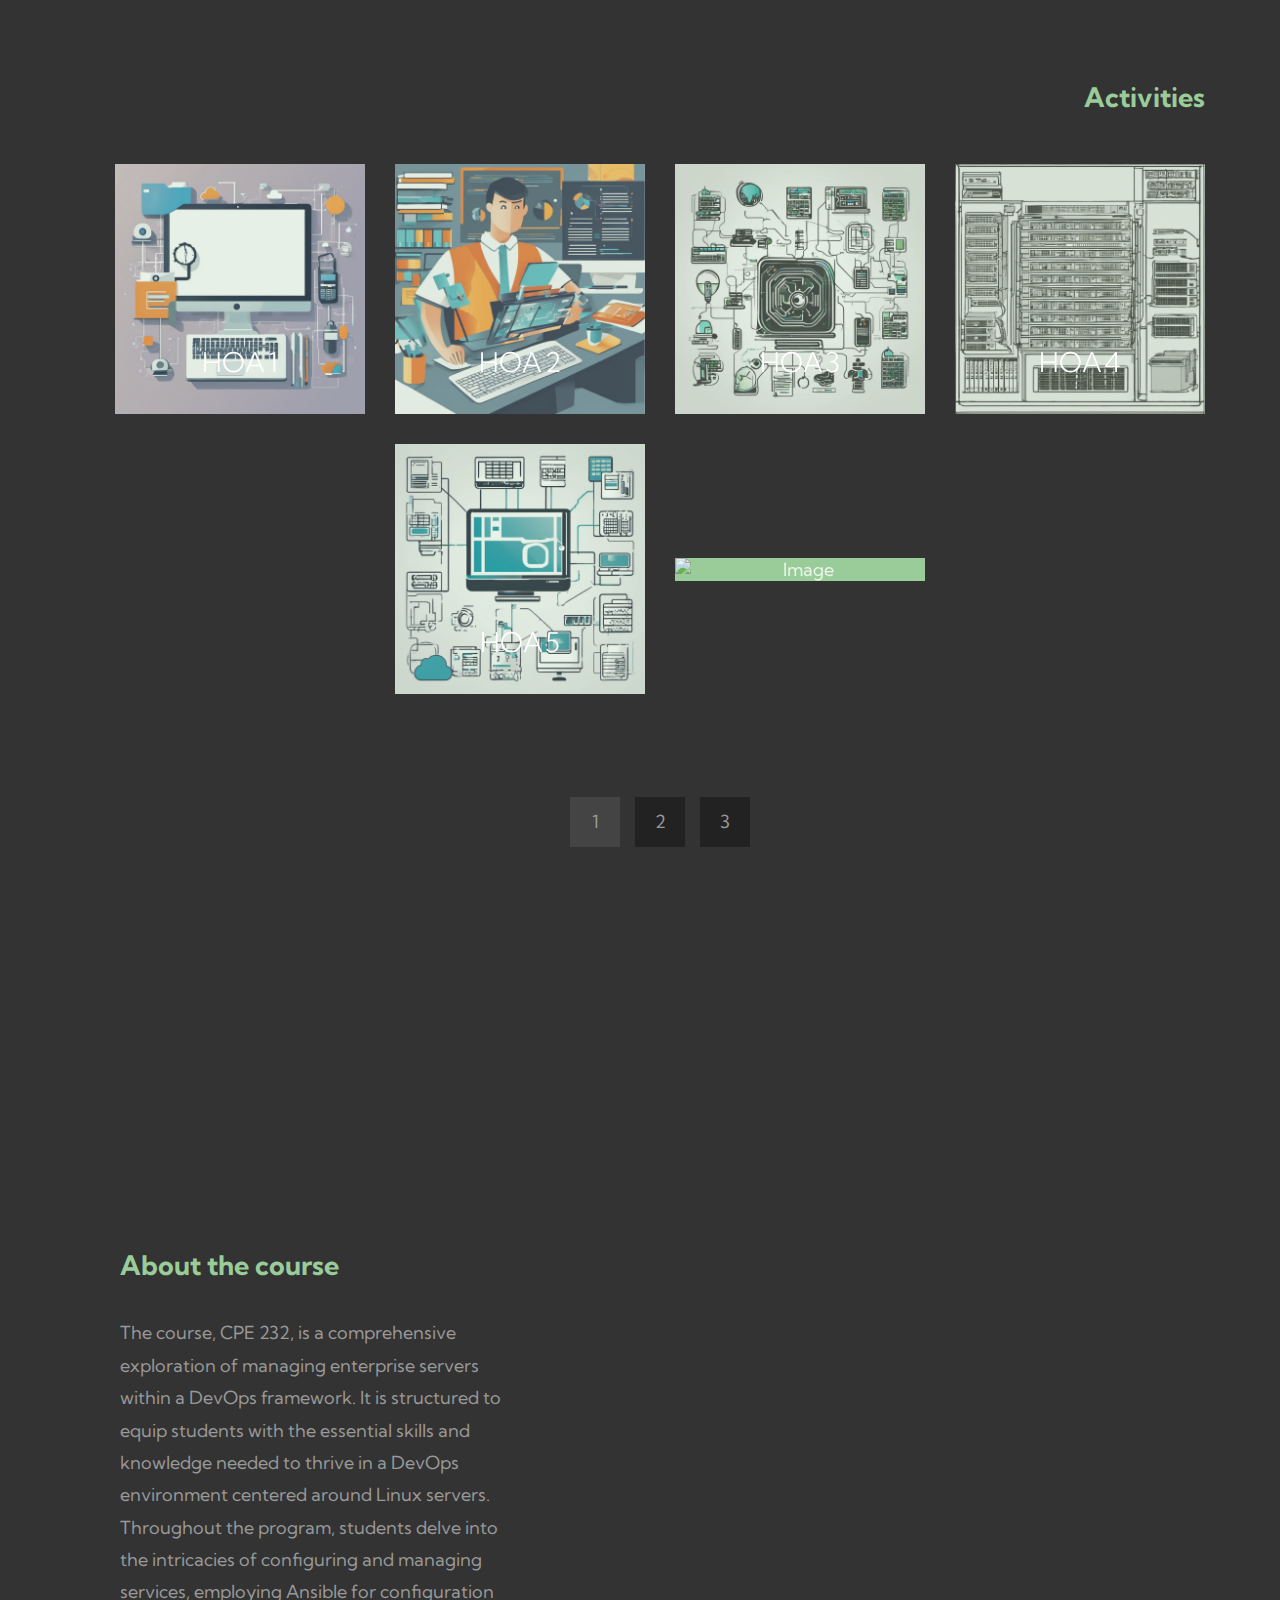
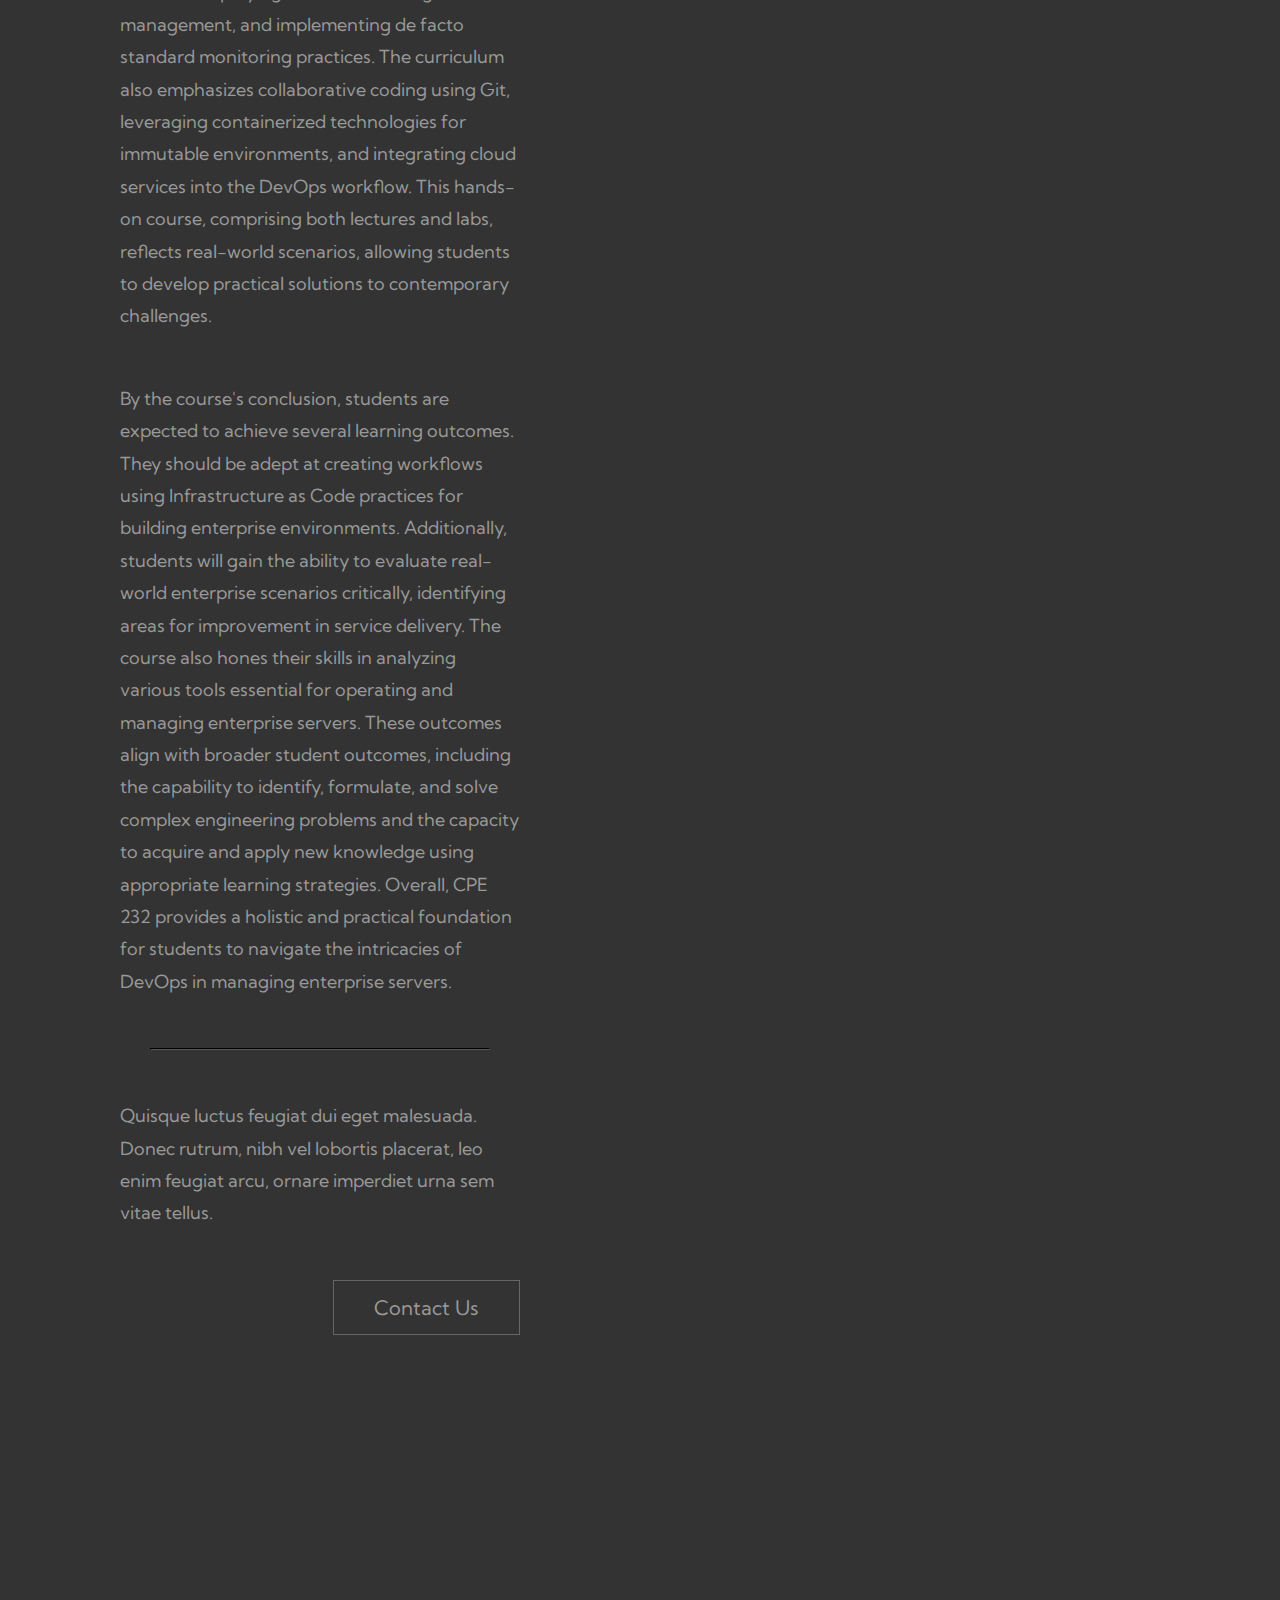
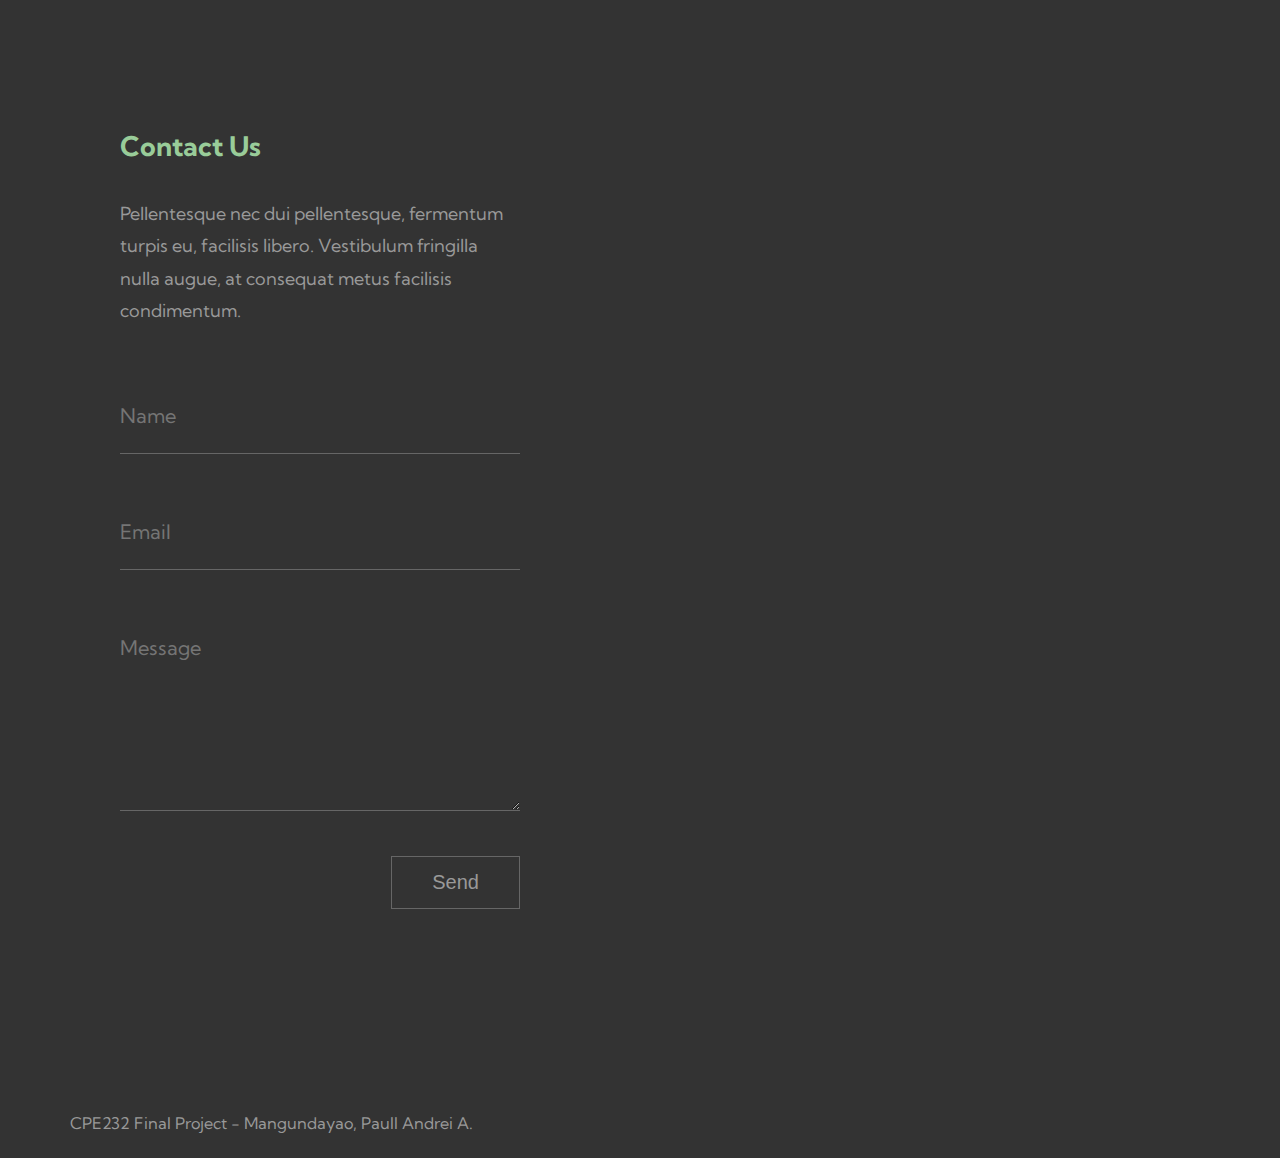
==== commit 46a8070a: "Update index.html" ====
--- a/index.html
+++ b/index.html
@@ -57,11 +57,15 @@
                     <div class="tm-media-body">
                         <h2>About Me</h2>
                         <img src="img/vertex-bg-06.jpg" alt="pol">
+                        <h3>
+                            Paull Andrei A. Mangundayao<br>
+                            Computer Engineering (3rd Year)
+                        </h3>
                         <p>
-                            As a computer engineering student and developer, I have a passion for technology and a drive to create and innovate. I am skilled in a variety of programming languages and have a strong understanding of computer systems and architecture.
+                            As a 3rd Year Computer Engineering student and aspiring system administrator, my enthusiasm for technology and commitment to excellence drive my journey.
                         </p>
                         <p>
-                            In my studies, I have learned about the design and implementation of software and hardware systems, and have gained experience working on projects that have allowed me to apply my knowledge in real-world situations. I have a keen eye for detail and a drive to continuously improve and learn new things.
+                            Throughout my academic exploration, I've immersed myself in the intricacies of designing and implementing both software and hardware systems, gaining hands-on experience in real-world projects. With a meticulous eye for detail, I am not only a learner but a dedicated problem-solver, always seeking ways to enhance system efficiency and performance. My dedication to continuous improvement and eagerness to embrace new challenges position me as a poised and proactive system administration enthusiast.
                         </p>
                         <!-- Inserted Image -->
                     </div>
@@ -72,29 +76,29 @@
             <div class="tm-section-col tm-content tm-content-right">
                 <div class="tm-media">
                     <div class="tm-media-body">
-                        <h2>Learnings</h2>
+                        <h2>Learnings & Reflections</h2>
     
                         <!-- Scripting And Automation -->
                         <div class="tm-learning">
-                            <h3>Scripting And Automation</h3>
+                            <h3>Hands-On Experience in Configuration Management</h3>
                             <p>
-                                Many tasks in system administration can be repetitive and time-consuming. As a result, system administrators often use scripting languages (such as Python, Bash, or PowerShell) to automate common tasks and improve efficiency.
+                                Thanks to practical exposure to Ansible, I've developed hands-on skills in configuration management. I can now confidently automate the setup and maintenance of enterprise server environments, applying Infrastructure as Code principles to create efficient workflows.
                             </p>
                         </div>
     
                         <!-- Technical Support -->
                         <div class="tm-learning">
-                            <h3>Technical Support</h3>
+                            <h3>Critical Analysis of Real-World Scenarios</h3>
                             <p>
-                                System administrators are often the first point of contact for users who need help with their computer systems. As a result, they need to have strong communication skills and be able to provide technical support and troubleshooting assistance to users.
+                                The course encouraged me to critically analyze real-world enterprise scenarios, sharpening my problem-solving skills. I now feel equipped to identify areas for improvement in service delivery and apply my knowledge to address challenges in practical situations.
                             </p>
                         </div>
     
                         <!-- Operating Systems -->
                         <div class="tm-learning">
-                            <h3>Operating Systems</h3>
+                            <h3>Practical Foundation for Navigating DevOps Complexity</h3>
                             <p>
-                                System administrators need to be familiar with the various types of operating systems (such as Windows, Linux, and macOS) and be able to install, configure, and troubleshoot them.
+                                Overall, I've laid a practical foundation for navigating the intricacies of DevOps in managing enterprise servers. I feel well-prepared to contribute effectively to DevOps teams, implement best practices, and continue my learning journey in the dynamic field of server management.
                             </p>
                         </div>
     
@@ -308,7 +312,7 @@
                     The course, CPE 232, is a comprehensive exploration of managing enterprise servers within a DevOps framework. It is structured to equip students with the essential skills and knowledge needed to thrive in a DevOps environment centered around Linux servers. Throughout the program, students delve into the intricacies of configuring and managing services, employing Ansible for configuration management, and implementing de facto standard monitoring practices. The curriculum also emphasizes collaborative coding using Git, leveraging containerized technologies for immutable environments, and integrating cloud services into the DevOps workflow. This hands-on course, comprising both lectures and labs, reflects real-world scenarios, allowing students to develop practical solutions to contemporary challenges.
                 </p>
                 <p>
-                    By the course's conclusion, students are expected to achieve several learning outcomes. They should be adept at creating workflows using Infrastructure as Code practices for building enterprise environments. Additionally, students will gain the ability to evaluate real-world enterprise scenarios critically, identifying areas for improvement in service delivery. The course also hones their skills in analyzing various tools essential for operating and managing enterprise servers. These outcomes align with broader student outcomes, including the capability to identify, formulate, and solve complex engineering problems (SO 1) and the capacity to acquire and apply new knowledge using appropriate learning strategies (SO 7). Overall, CPE 232 provides a holistic and practical foundation for students to navigate the intricacies of DevOps in managing enterprise servers.
+                    By the course's conclusion, students are expected to achieve several learning outcomes. They should be adept at creating workflows using Infrastructure as Code practices for building enterprise environments. Additionally, students will gain the ability to evaluate real-world enterprise scenarios critically, identifying areas for improvement in service delivery. The course also hones their skills in analyzing various tools essential for operating and managing enterprise servers. These outcomes align with broader student outcomes, including the capability to identify, formulate, and solve complex engineering problems and the capacity to acquire and apply new knowledge using appropriate learning strategies. Overall, CPE 232 provides a holistic and practical foundation for students to navigate the intricacies of DevOps in managing enterprise servers.
                 </p>
                 <hr class="tm-hr tm-mb-50">                
                 <p class="tm-mb-50">
@@ -346,9 +350,7 @@
                     </div>
                 </form>
                 <footer class="tm-copyright tm-text-small">
-                    Copyright 2021 Vertex Company 
-                    
-                    - Design: <a rel="nofollow" href="https://www.tooplate.com" class="tm-text-link" target="_parent">Tooplate</a>
+                    CPE232 Final Project - Mangundayao, Paull Andrei A. 
                 </footer>              
             </div>
             
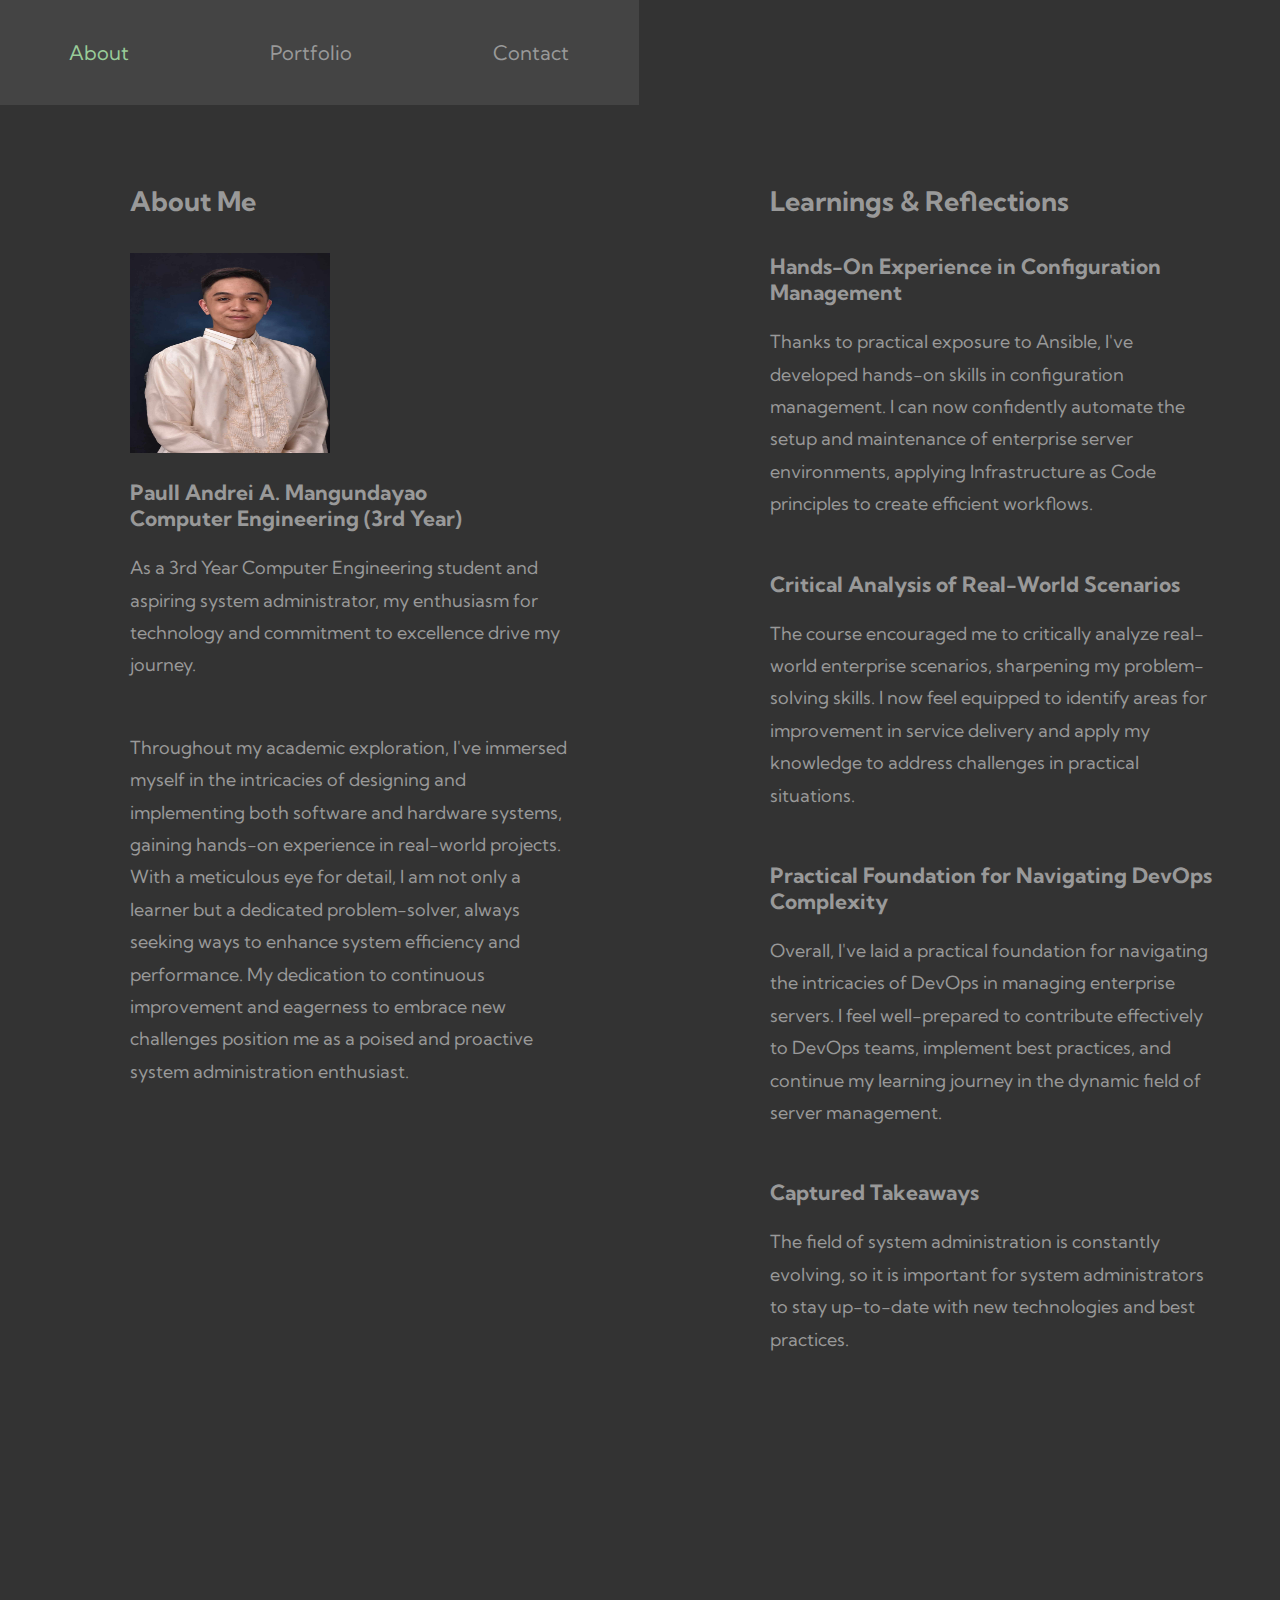
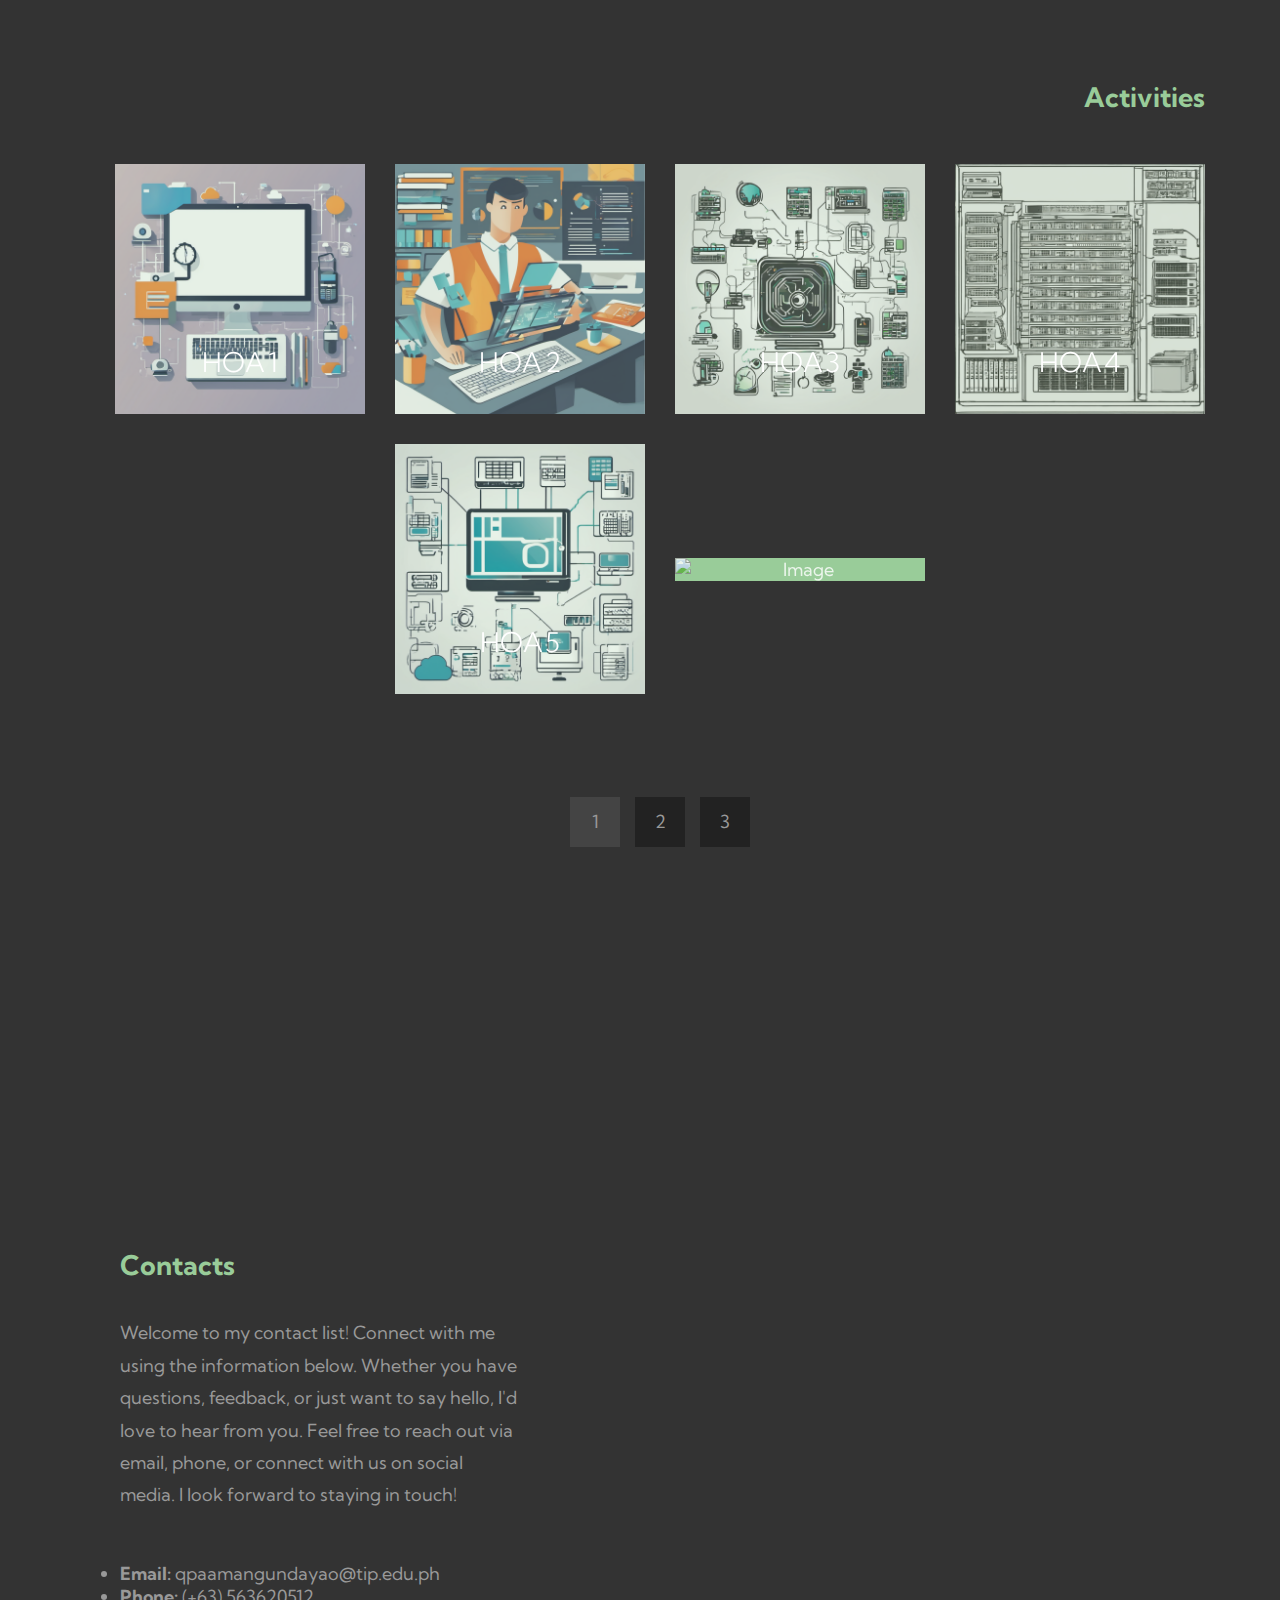
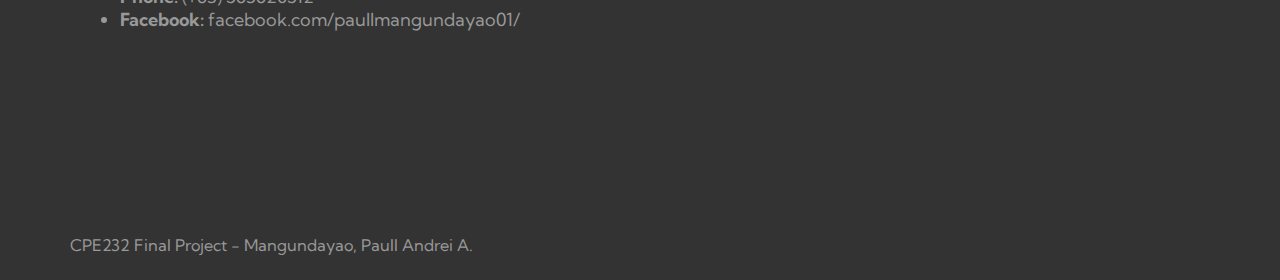
==== commit 61af669b: "Update index.html" ====
--- a/index.html
+++ b/index.html
@@ -33,11 +33,6 @@
             <li class="nav-item">
                 <a href="#gallery" class="nav-link">
                     Portfolio
-                </a>
-            </li>
-            <li class="nav-item">
-                <a href="#about" class="nav-link">
-                    Course Overview
                 </a>
             </li>
             <li class="nav-item">
@@ -304,65 +299,27 @@
                 });
             </script>
 
-        <div id="about" class="tm-section">
-            <!-- About left -->
-            <div class="tm-section-col tm-content tm-content-small">
-                <h2 class="tm-text-primary">About the course</h2>
-                <p>
-                    The course, CPE 232, is a comprehensive exploration of managing enterprise servers within a DevOps framework. It is structured to equip students with the essential skills and knowledge needed to thrive in a DevOps environment centered around Linux servers. Throughout the program, students delve into the intricacies of configuring and managing services, employing Ansible for configuration management, and implementing de facto standard monitoring practices. The curriculum also emphasizes collaborative coding using Git, leveraging containerized technologies for immutable environments, and integrating cloud services into the DevOps workflow. This hands-on course, comprising both lectures and labs, reflects real-world scenarios, allowing students to develop practical solutions to contemporary challenges.
-                </p>
-                <p>
-                    By the course's conclusion, students are expected to achieve several learning outcomes. They should be adept at creating workflows using Infrastructure as Code practices for building enterprise environments. Additionally, students will gain the ability to evaluate real-world enterprise scenarios critically, identifying areas for improvement in service delivery. The course also hones their skills in analyzing various tools essential for operating and managing enterprise servers. These outcomes align with broader student outcomes, including the capability to identify, formulate, and solve complex engineering problems and the capacity to acquire and apply new knowledge using appropriate learning strategies. Overall, CPE 232 provides a holistic and practical foundation for students to navigate the intricacies of DevOps in managing enterprise servers.
-                </p>
-                <hr class="tm-hr tm-mb-50">                
-                <p class="tm-mb-50">
-                    Quisque luctus feugiat dui eget malesuada. Donec rutrum, nibh vel lobortis placerat, leo enim feugiat arcu, ornare imperdiet urna sem vitae tellus.
-                </p>
-                <div class="tm-text-right tm-mb-130">
-                    <a href="#contact" class="tm-btn tm-btn-next">Contact Us</a>
-                </div>                
-            </div>
-            
-            <!-- About right -->
-            <div class="tm-section-col tm-parallax" data-parallax="scroll" data-image-src="img/vertex-bg-07.jpg"></div>
-        </div> <!-- #about -->
-
         <div id="contact" class="tm-section">
             <!-- Contact left -->
             <div class="tm-section-col tm-content tm-content-small">
-                <h2 class="tm-text-primary">Contact Us</h2>
+                <h2 class="tm-text-primary">Contacts</h2>
                 <p>
-                    Pellentesque nec dui pellentesque, fermentum turpis eu, facilisis libero. Vestibulum fringilla nulla augue, at consequat metus facilisis condimentum.
+                    Welcome to my contact list! Connect with me using the information below. Whether you have questions, feedback, or just want to say hello, I'd love to hear from you. Feel free to reach out via email, phone, or connect with us on social media. I look forward to staying in touch!
                 </p> 
-                <form id="contact-form" action="" method="POST" class="tm-contact-form tm-mb-200">
-                    <div class="form-group">
-                        <input type="text" name="name" class="form-control rounded-0" placeholder="Name" required />
-                    </div>
-                    <div class="form-group">
-                        <input type="email" name="email" class="form-control rounded-0" placeholder="Email" required />
-                    </div>
-                    <div class="form-group">
-                        <textarea rows="6" name="message" class="form-control rounded-0" placeholder="Message" required=></textarea>
-                    </div>
-
-                    <div class="form-group tm-text-right">
-                        <button type="submit" class="tm-btn">Send</button>
-                    </div>
-                </form>
+                <div class="contact-list tm-mb-200">
+                    <ul>
+                        <li><strong>Email:</strong> qpaamangundayao@tip.edu.ph</li>
+                        <li><strong>Phone:</strong> (+63) 563620512 </li>
+                        <li><strong>Facebook:</strong> facebook.com/paullmangundayao01/</li>
+                    </ul>
+                </div>                
                 <footer class="tm-copyright tm-text-small">
                     CPE232 Final Project - Mangundayao, Paull Andrei A. 
                 </footer>              
             </div>
             
             <!-- Contact right -->
-            <div class="tm-section-col tm-parallax tm-relative" data-parallax="scroll" data-image-src="img/vertex-bg-08.jpg">
-                <!-- Map -->
-                <div class="mapouter">
-                    <div class="gmap-canvas">
-                        <iframe width="100%" height="420" id="gmap_canvas"
-                            src="https://www.google.com/maps/embed?pb=!1m18!1m12!1m3!1d3860.4172971847774!2d121.0137177153449!3d14.622690980723326!2m3!1f0!2f0!3f0!3m2!1i1024!2i768!4f13.1!3m3!1m2!1s0x3397c910c9487c7b%3A0x51c21634eb1018d6!2sTechnological%20Institute%20of%20the%20Philippines%20-%20Quezon%20City!5e0!3m2!1sen!2sph!4v1640256790422!5m2!1sen!2sph"
-                            frameborder="0" style="border:0;" allowfullscreen="" loading="lazy"></iframe>
-                    </div>
+            <div class="tm-section-col tm-parallax tm-relative" data-parallax="scroll" data-image-src="img/vertex-bg-09.jpg"> 
                 </div>
             </div>            
             
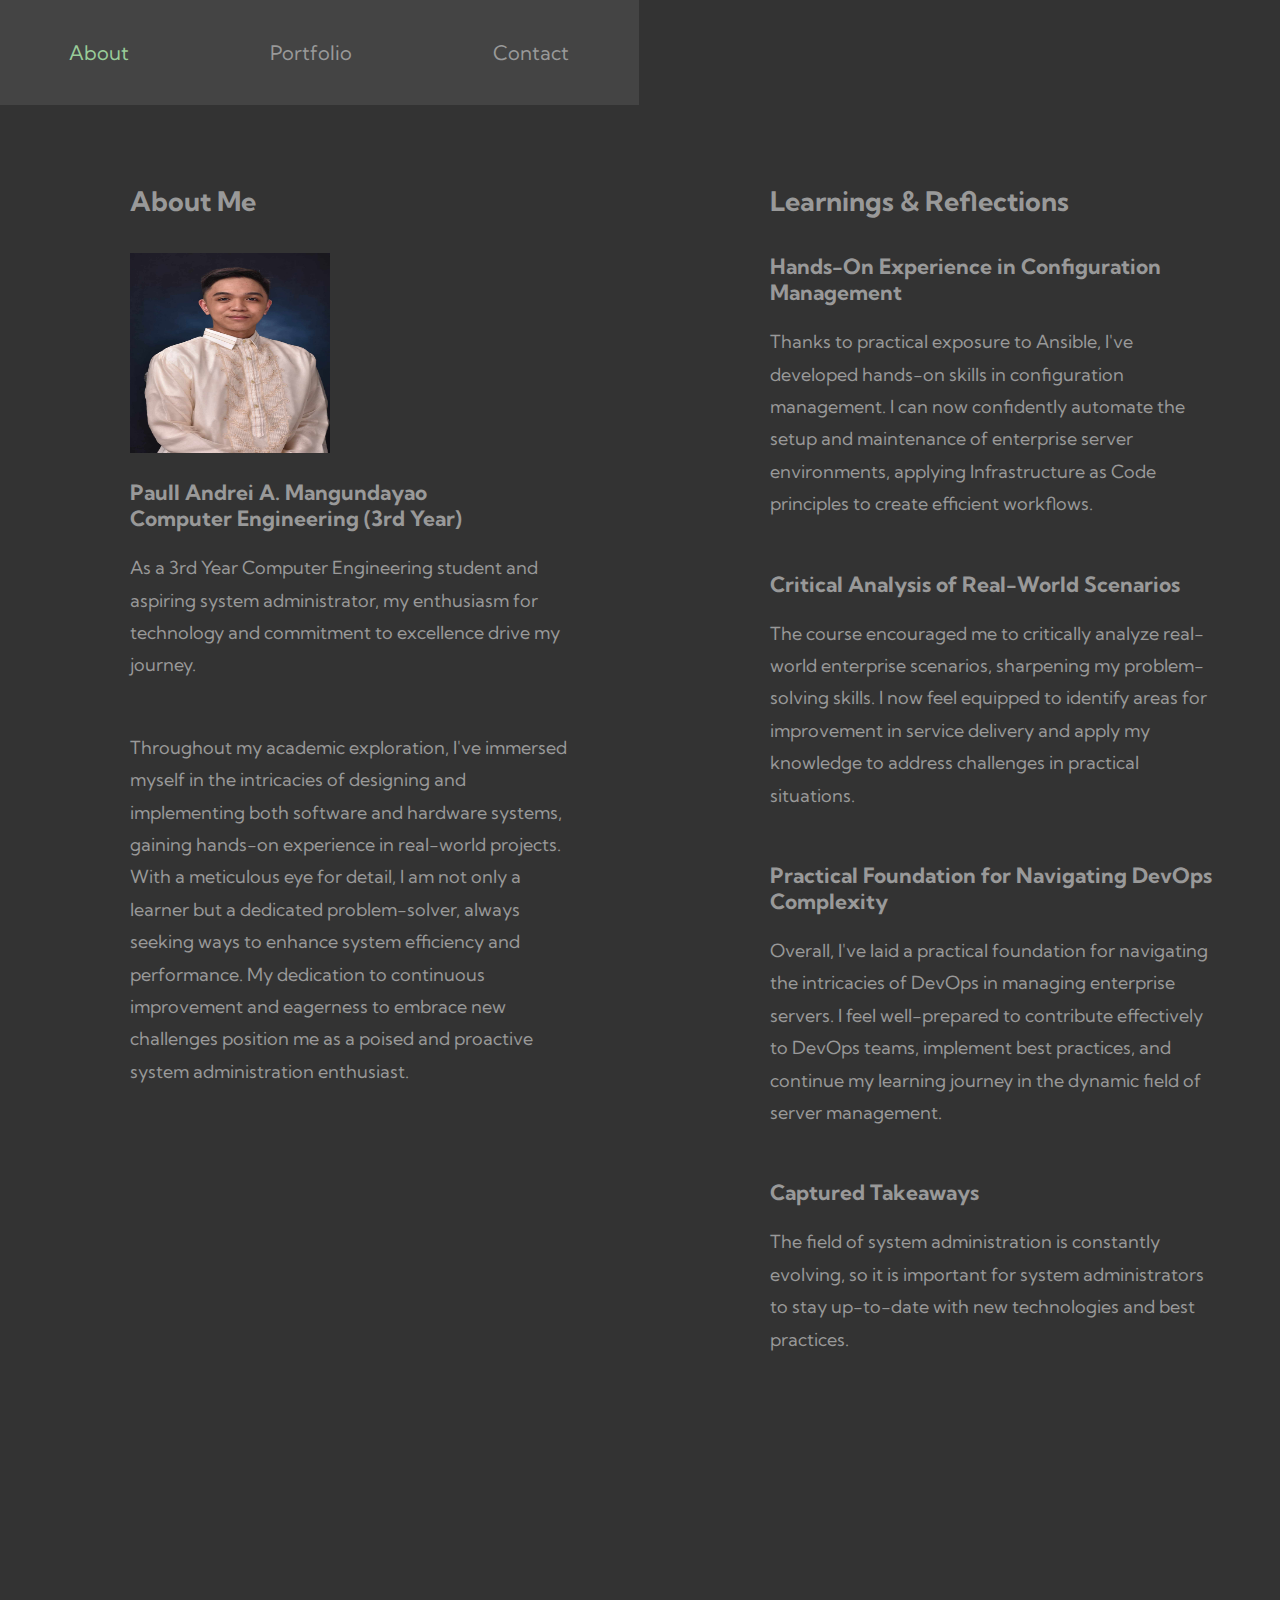
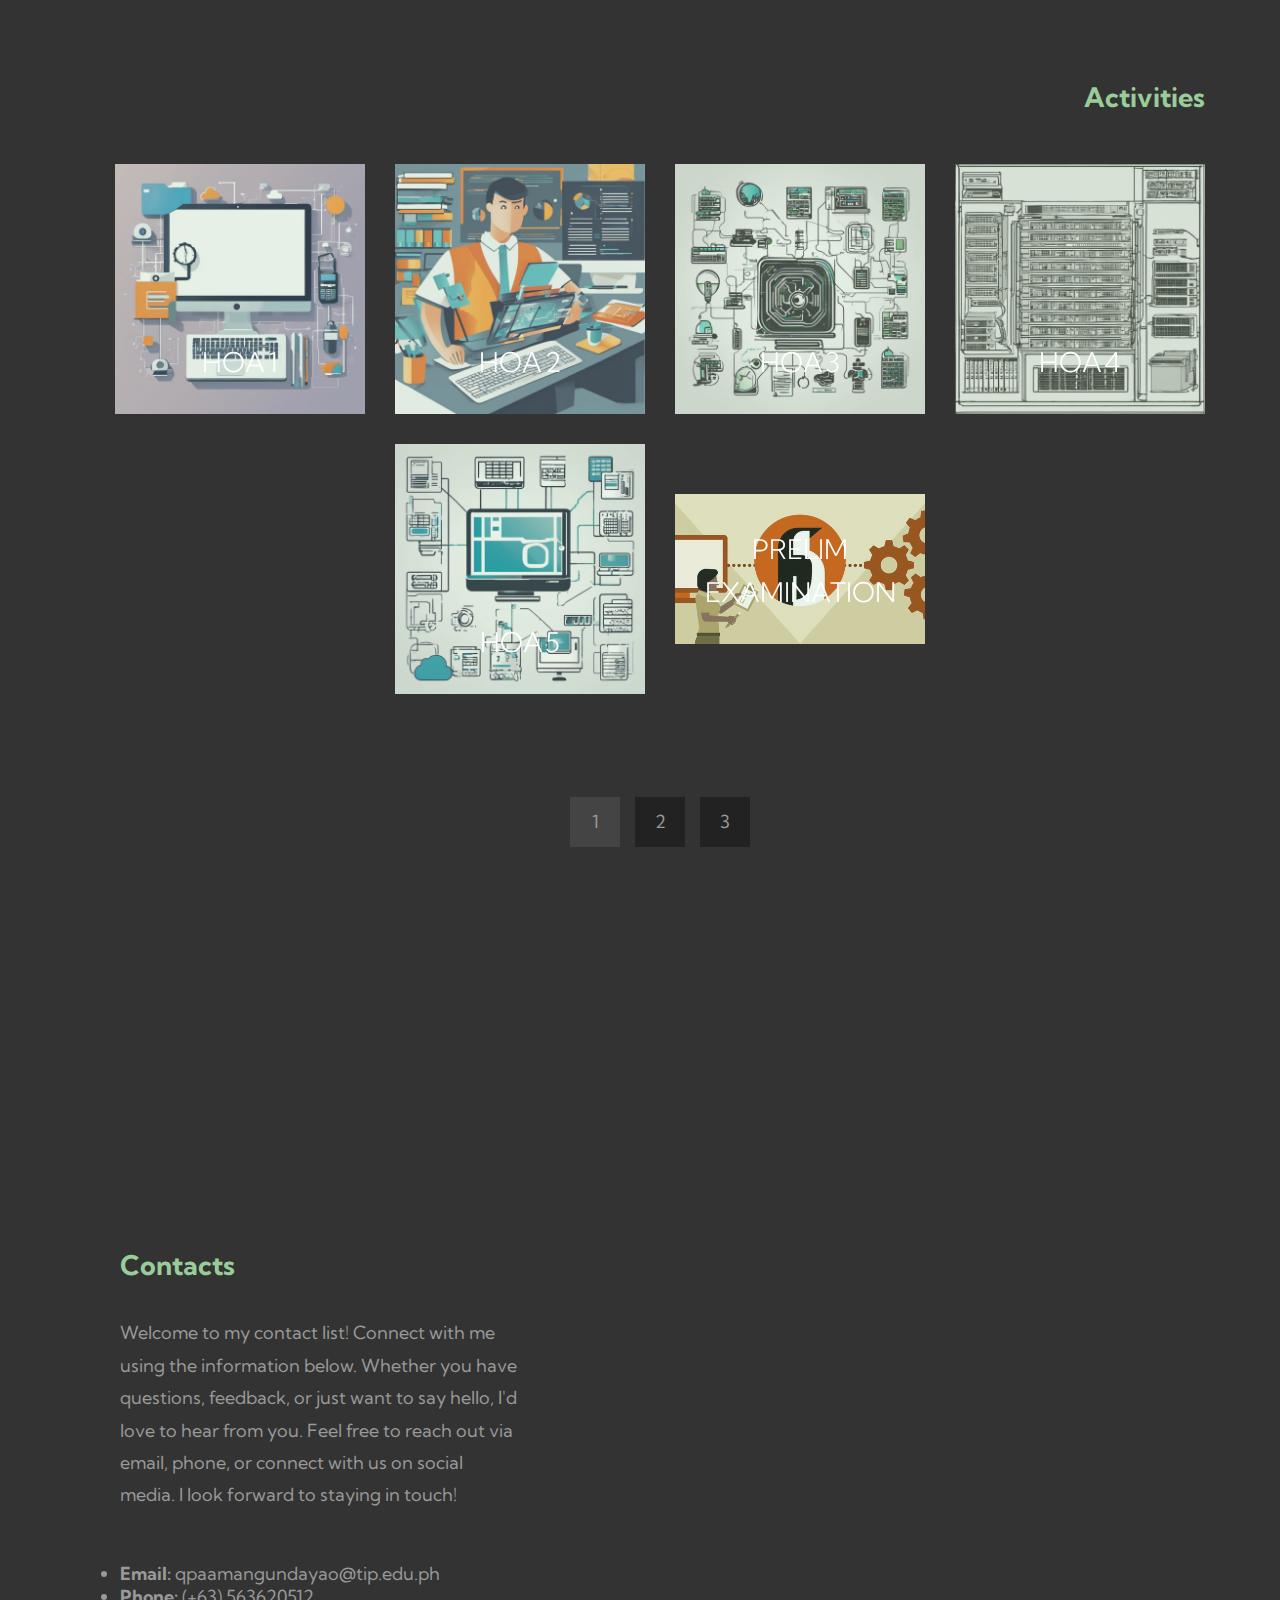
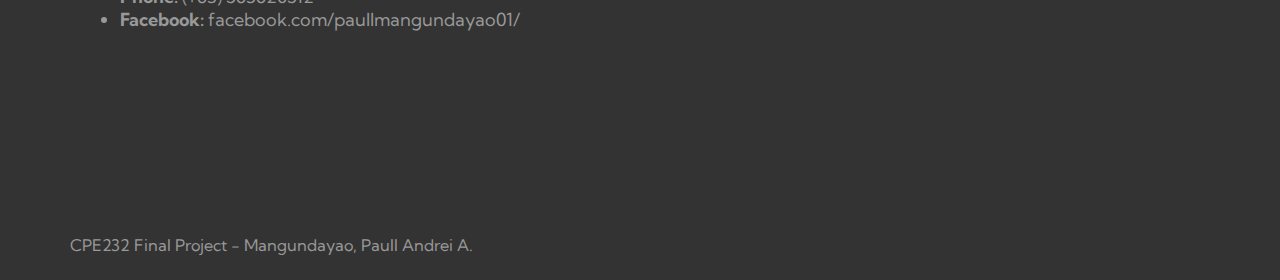
==== commit adc87f48: "Update index.html" ====
--- a/index.html
+++ b/index.html
@@ -116,7 +116,7 @@
             <div class="tm-gallery-container">
                 <h2 class="tm-text-primary tm-text-right tm-gallery-header">Activities</h2>
                 <div class="tm-gallery tm-mb-80">
-                    <figure class="effect-goliath tm-gallery-item" data-link="https://github.com/paullmangundayao/Activity14_MANGUNDAYAO.git">
+                    <figure class="effect-goliath tm-gallery-item" data-link="https://github.com/paullmangundayao/Activity1_MANGUNDAYAO.git">
                         <a href="#">
                             <img src="img/1.png" alt="Image" />
                             <figcaption>
@@ -134,7 +134,7 @@
                             </figcaption>
                         </a>
                     </figure>
-                    <figure class="effect-goliath tm-gallery-item" data-link="your-link-for-portfolio-2">
+                    <figure class="effect-goliath tm-gallery-item" data-link="https://github.com/paullmangundayao/Activity3_MANGUNDAYAO.git">
                         <a href="#">
                             <img src="img/3.png" alt="Image" />
                             <figcaption>
@@ -165,7 +165,7 @@
 
                     <figure class="effect-goliath tm-gallery-item" data-link="https://github.com/paullmangundayao/Mangundayao_PrelimExam.git">
                         <a href="#">
-                            <img src="img/.png" alt="Image" />
+                            <img src="img/16.jpg" alt="Image" />
                             <figcaption>
                                 <h2>Prelim Examination</h2>
                                 <p>Prelim Examination</p>
@@ -219,7 +219,7 @@
                     </figure>
                     <figure class="effect-goliath tm-gallery-item" data-link="https://github.com/paullmangundayao/Mangundayao_MidtermExam.git">
                         <a href="#">
-                            <img src="img/.png" alt="Image" />
+                            <img src="img/18.jpg" alt="Image" />
                             <figcaption>
                                 <h2>Midterm Examination</h2>
                                 <p>Midterm Examination</p>
@@ -262,7 +262,7 @@
                             </figcaption>
                         </a>
                     </figure>
-                    <figure class="effect-goliath tm-gallery-item" data-link="your-link-for-portfolio-2">
+                    <figure class="effect-goliath tm-gallery-item" data-link="https://github.com/paullmangundayao/Activity15_MANGUNDAYAO.git">
                         <a href="#">
                             <img src="img/15.png" alt="Image" />
                             <figcaption>
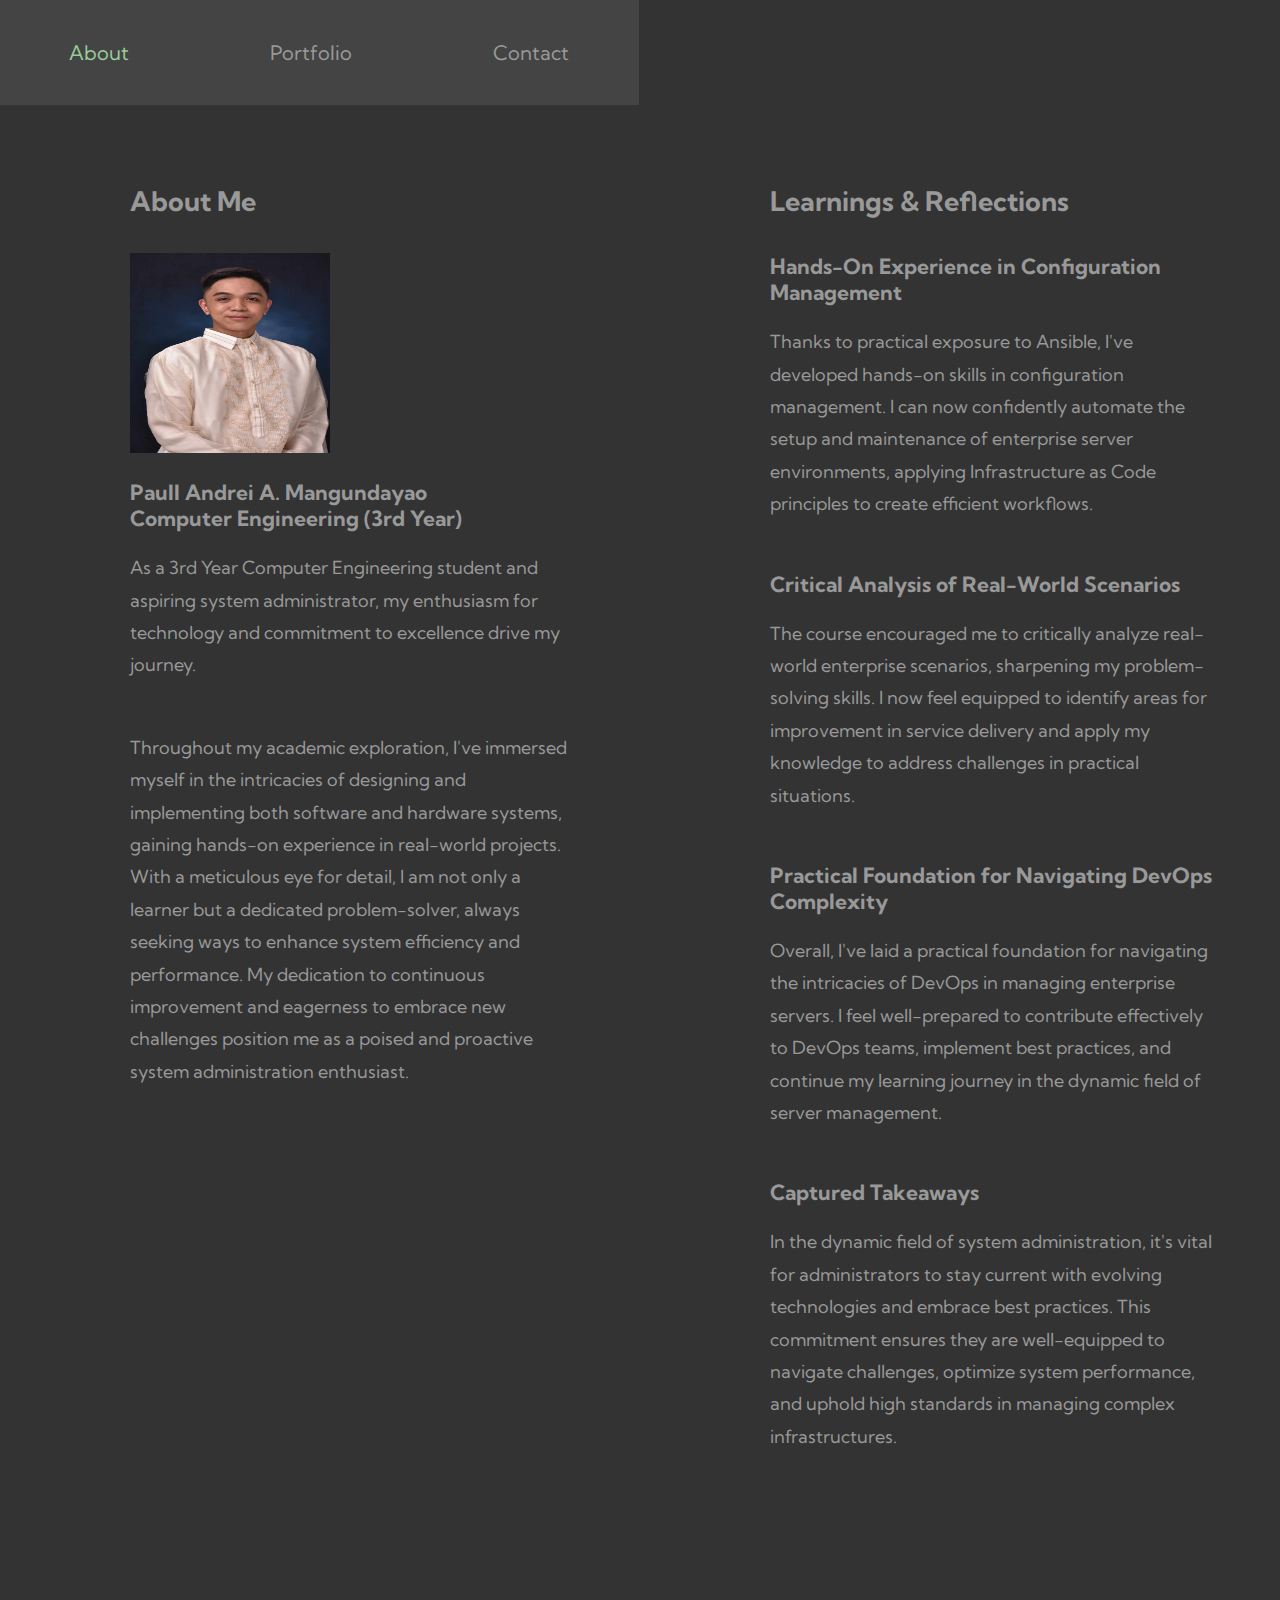
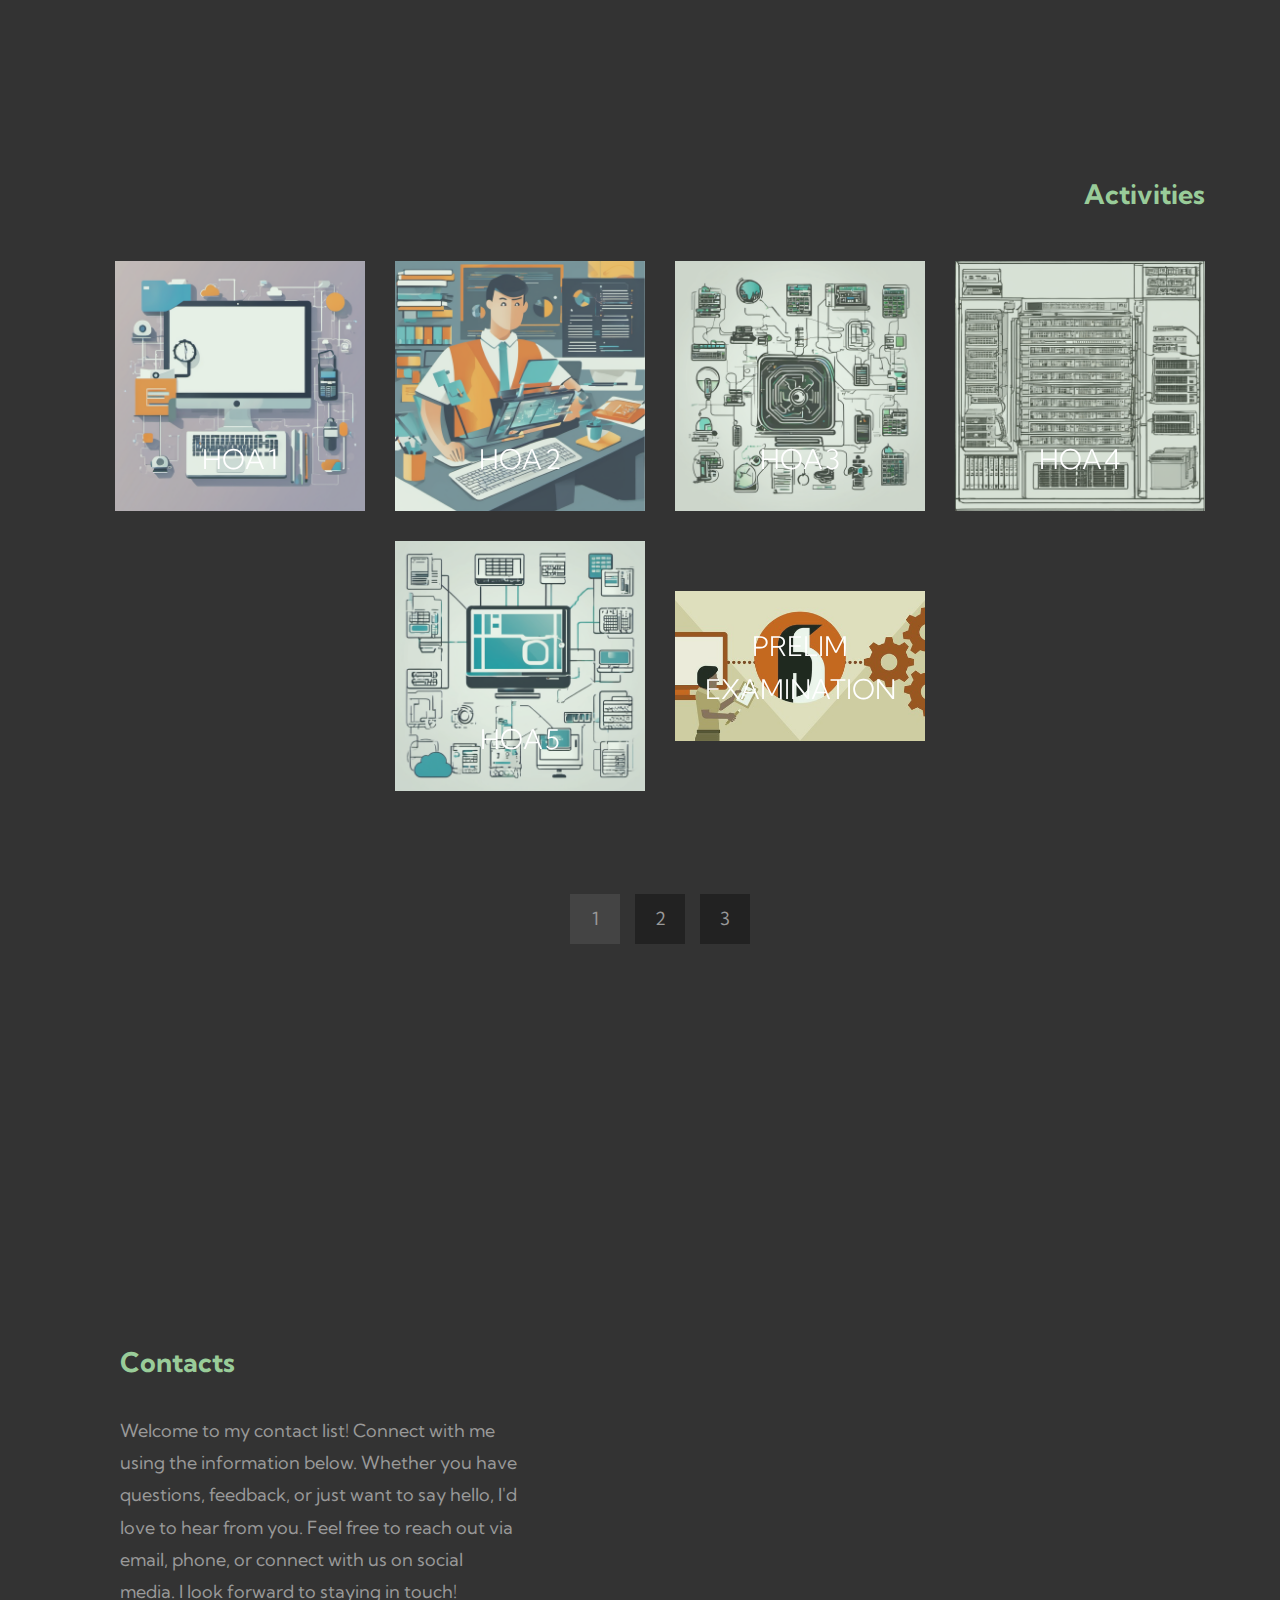
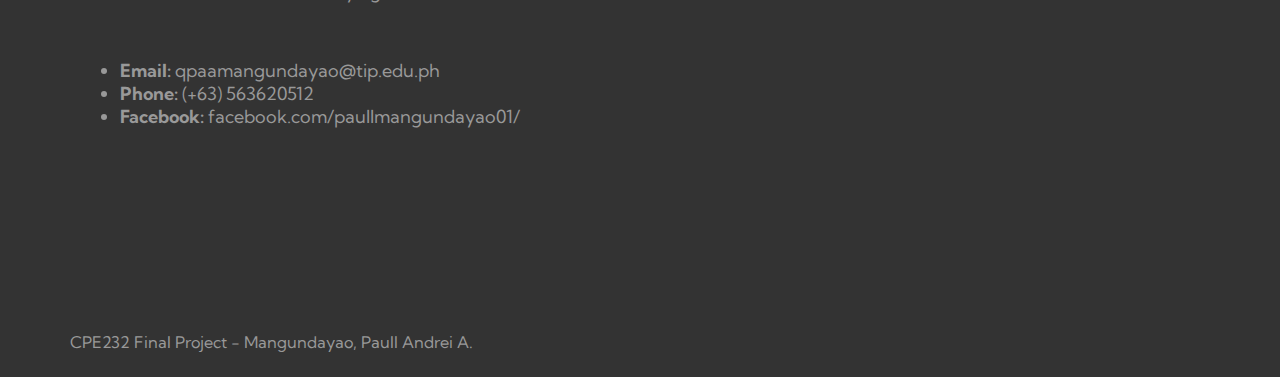
==== commit 5e0b5594: "Update index.html" ====
--- a/index.html
+++ b/index.html
@@ -101,7 +101,7 @@
                         <div class="tm-learning">
                             <h3>Captured Takeaways</h3>
                             <p>
-                                The field of system administration is constantly evolving, so it is important for system administrators to stay up-to-date with new technologies and best practices.
+                                In the dynamic field of system administration, it's vital for administrators to stay current with evolving technologies and embrace best practices. This commitment ensures they are well-equipped to navigate challenges, optimize system performance, and uphold high standards in managing complex infrastructures.
                             </p>
                         </div>
                     </div>
